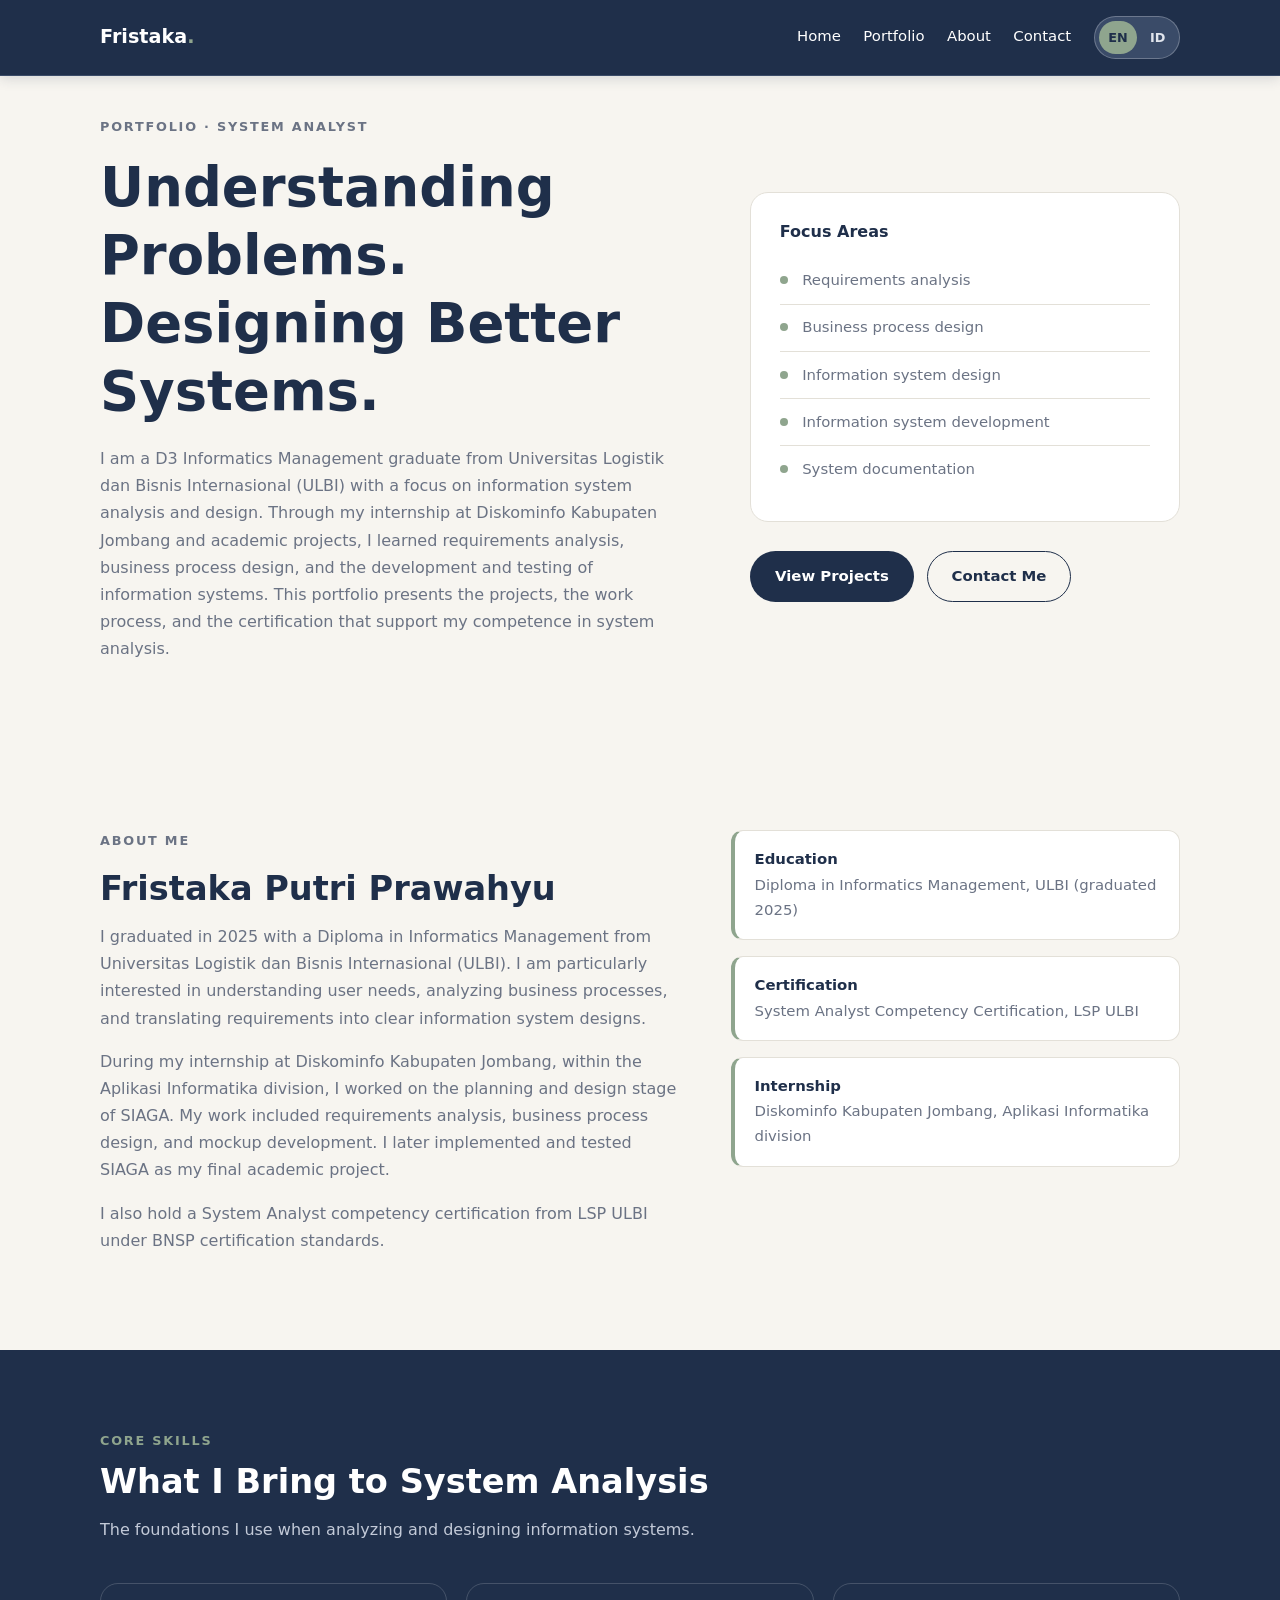
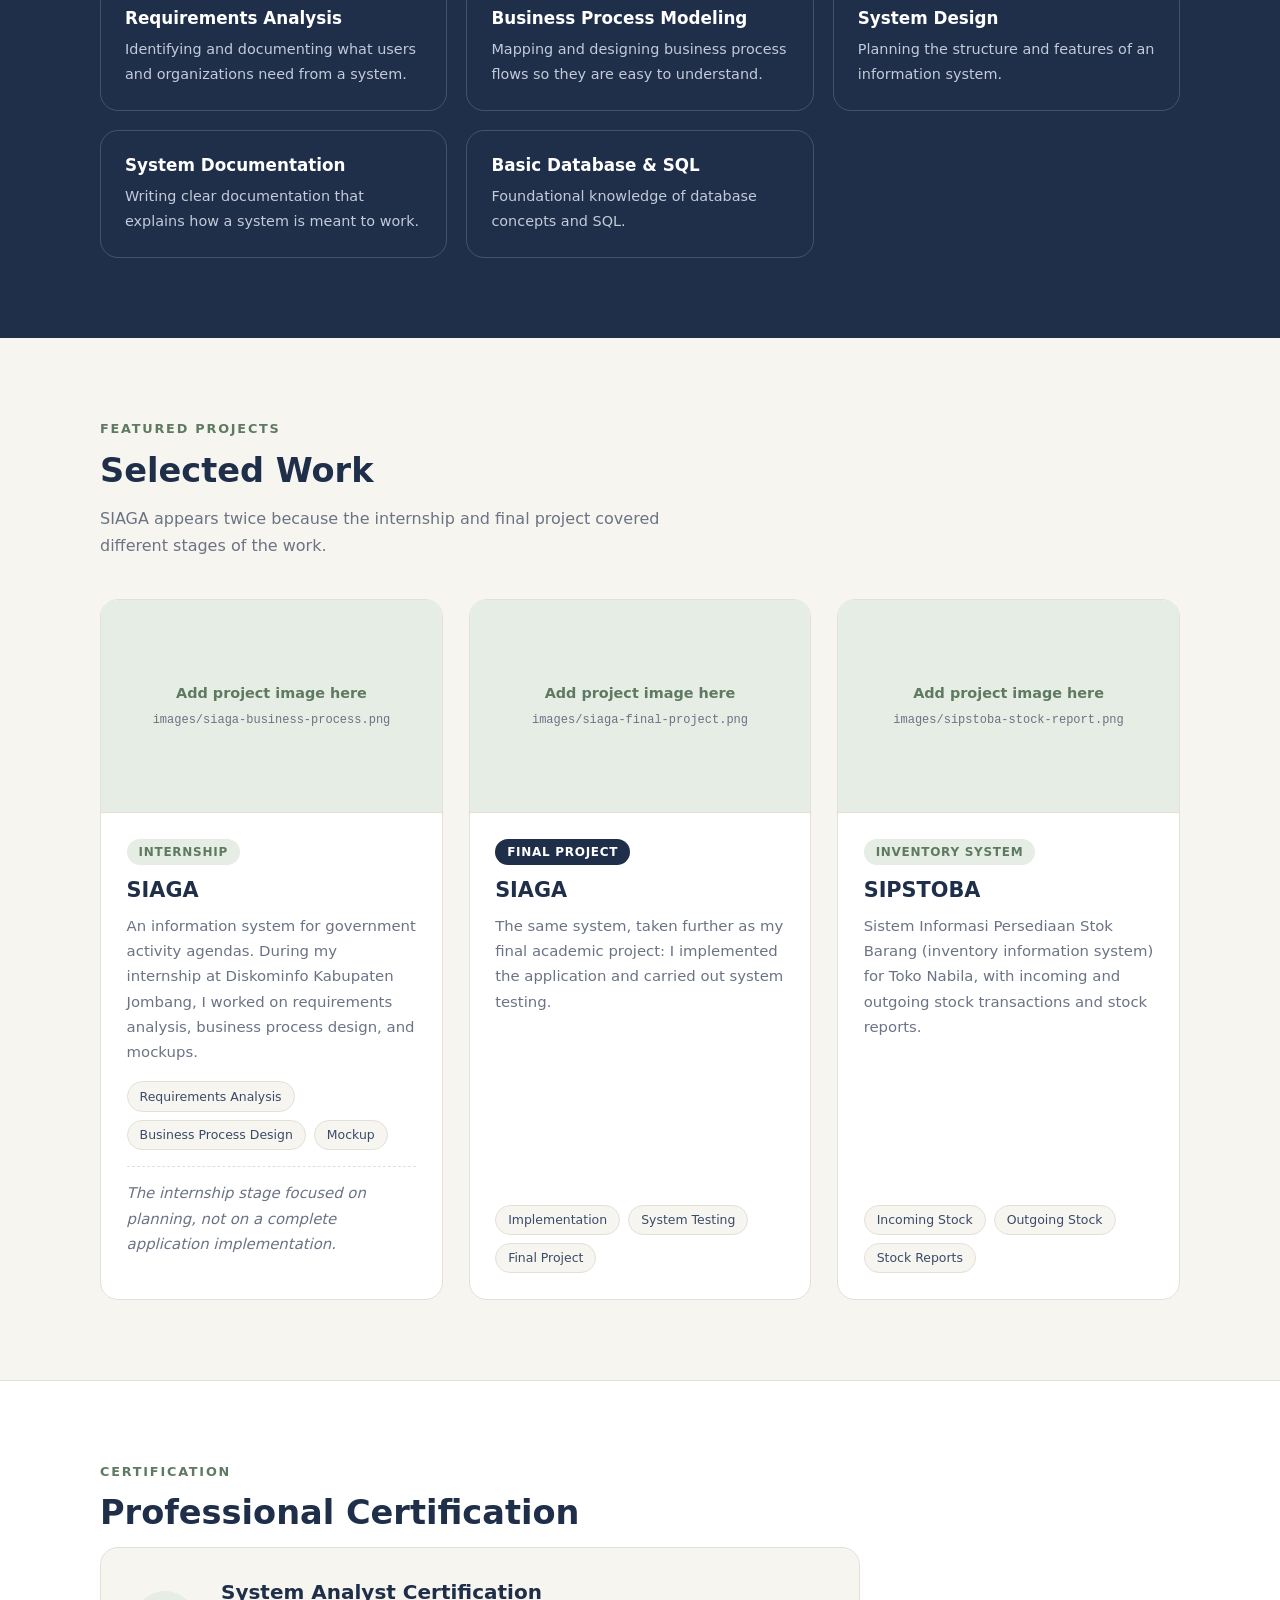
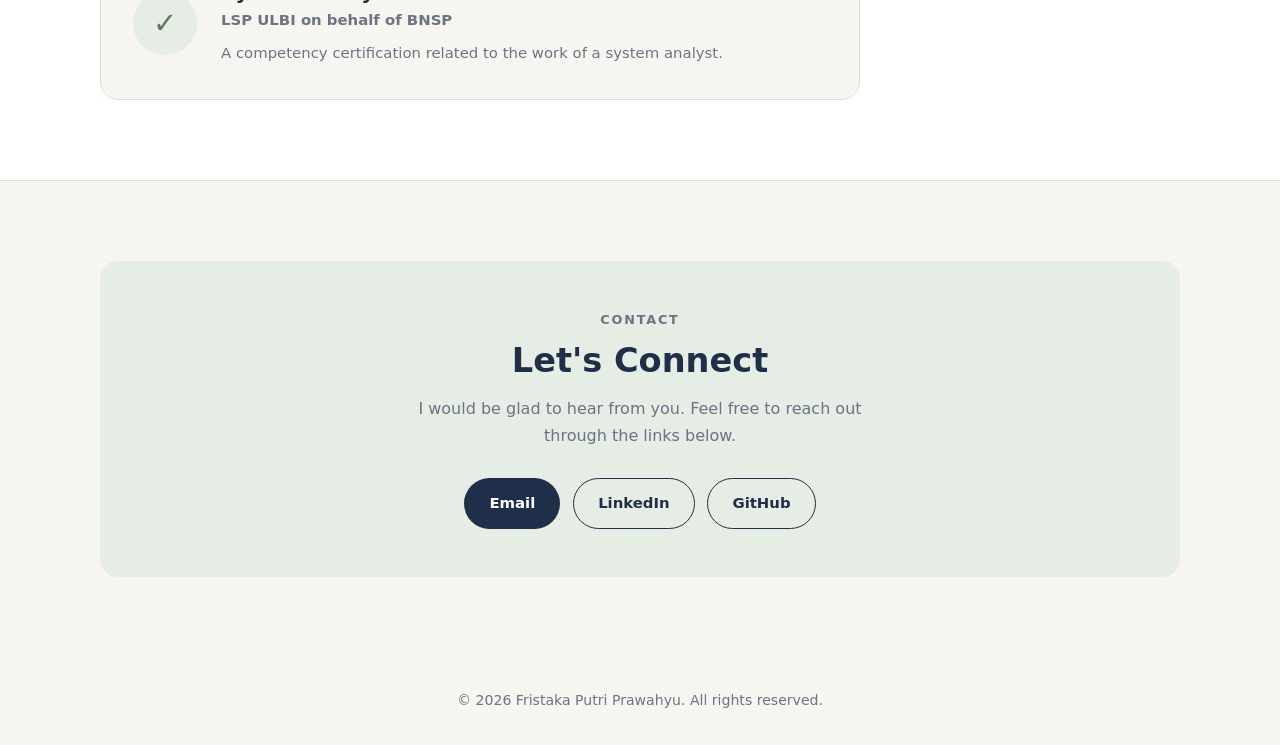
==== system-analyst/index.html @ 58a220fa "Update index.html" ====
<!DOCTYPE html>
<html lang="en">
<head>
  <meta charset="UTF-8">
  <meta name="viewport" content="width=device-width, initial-scale=1.0">
  <title>System Analyst | Fristaka Putri Prawahyu</title>
  <meta name="description" content="System Analyst portfolio of Fristaka Putri Prawahyu: requirements analysis, business process design, system design, and documentation.">

  <link rel="stylesheet" href="../css/style.css">
</head>

<body>
  <a class="skip-link" href="#main"
     data-en="Skip to main content"
     data-id="Langsung ke konten utama">Skip to main content</a>

  <!-- ===================== HEADER ===================== -->
  <div id="header-placeholder"></div>

  <main id="main">

    <!-- ===================== HERO ===================== -->

<section class="hero" id="top">
  <div class="container hero-inner">

    <!-- Kolom kiri: Perkenalan -->
    <div class="reveal">
      <p class="section-label"
         data-en="Portfolio · System Analyst"
         data-id="Portofolio · Analis Sistem">
        Portfolio · System Analyst
      </p>

      <h1 data-en="Understanding Problems. Designing Better Systems."
          data-id="Memahami Masalah. Merancang Sistem yang Lebih Baik.">
        Understanding Problems. Designing Better Systems.
      </h1>

      <p data-en="I am a D3 Informatics Management graduate from Universitas Logistik dan Bisnis Internasional (ULBI) with a focus on information system analysis and design. Through my internship at Diskominfo Kabupaten Jombang and academic projects, I learned requirements analysis, business process design, and the development and testing of information systems. This portfolio presents the projects, the work process, and the certification that support my competence in system analysis."
         data-id="Saya lulusan D3 Manajemen Informatika Universitas Logistik dan Bisnis Internasional (ULBI) dengan fokus pada analisis dan perancangan sistem informasi. Melalui pengalaman magang di Diskominfo Kabupaten Jombang dan proyek akademik, saya mempelajari analisis kebutuhan, perancangan proses bisnis, serta pengembangan dan pengujian sistem informasi. Portofolio ini menampilkan proyek, proses pengerjaan, dan sertifikasi yang mendukung kompetensi saya di bidang analisis sistem.">
        I am a D3 Informatics Management graduate from Universitas Logistik dan Bisnis Internasional (ULBI) with a focus on information system analysis and design. Through my internship at Diskominfo Kabupaten Jombang and academic projects, I learned requirements analysis, business process design, and the development and testing of information systems. This portfolio presents the projects, the work process, and the certification that support my competence in system analysis.
      </p>
    </div>

    <!-- Kolom kanan: Bidang Fokus dan tombol -->
    <div class="hero-right">

      <aside class="focus-card reveal" aria-labelledby="focusTitle">
        <h2 id="focusTitle"
            data-en="Focus Areas"
            data-id="Bidang Fokus">
          Focus Areas
        </h2>

        <ul>
          <li data-en="Requirements analysis"
              data-id="Analisis kebutuhan">
            Requirements analysis
          </li>
          <li data-en="Business process design"
              data-id="Perancangan proses bisnis">
            Business process design
          </li>
          <li data-en="Information system design"
              data-id="Perancangan sistem informasi">
            Information system design
          </li>
          <li data-en="Information system development"
              data-id="Pengembangan sistem informasi">
            Information system development
          </li>
          <li data-en="System documentation"
              data-id="Dokumentasi">
            Documentation
          </li>
        </ul>
      </aside>

      <div class="hero-buttons">
        <a class="btn btn-primary" href="#projects"
           data-en="View Projects"
           data-id="Lihat Proyek">
          View Projects
        </a>
        <a class="btn btn-outline" href="#contact"
           data-en="Contact Me"
           data-id="Hubungi Saya">
          Contact Me
        </a>
      </div>

    </div>
  </div>
</section>


    <!-- ===================== ABOUT ===================== -->

<section id="about">
  <div class="container about-grid">

    <div class="about-text reveal">
      <p class="section-label"
         data-en="About Me"
         data-id="Tentang Saya">About Me</p>

      <h2>Fristaka Putri Prawahyu</h2>

      <p
        data-en="I graduated in 2025 with a Diploma in Informatics Management from Universitas Logistik dan Bisnis Internasional (ULBI). I am particularly interested in understanding user needs, analyzing business processes, and translating requirements into clear information system designs."
        data-id="Saya lulus pada tahun 2025 dari program D3 Manajemen Informatika Universitas Logistik dan Bisnis Internasional (ULBI). Saya memiliki ketertarikan pada analisis kebutuhan pengguna, analisis proses bisnis, dan penerjemahan kebutuhan menjadi rancangan sistem informasi yang jelas.">
        I graduated in 2025 with a Diploma in Informatics Management from Universitas Logistik dan Bisnis Internasional (ULBI). I am particularly interested in understanding user needs, analyzing business processes, and translating requirements into clear information system designs.
      </p>

      <p
        data-en="During my internship at Diskominfo Kabupaten Jombang, within the Aplikasi Informatika division, I worked on the planning and design stage of SIAGA. My work included requirements analysis, business process design, and mockup development. I later implemented and tested SIAGA as my final academic project."
        data-id="Saat magang di Diskominfo Kabupaten Jombang, bidang Aplikasi Informatika, saya mengerjakan tahap perencanaan dan perancangan SIAGA. Pekerjaan saya mencakup analisis kebutuhan, perancangan proses bisnis, dan pembuatan mockup. Selanjutnya, saya mengimplementasikan dan menguji SIAGA sebagai proyek tugas akhir.">
        During my internship at Diskominfo Kabupaten Jombang, within the Aplikasi Informatika division, I worked on the planning and design stage of SIAGA. My work included requirements analysis, business process design, and mockup development. I later implemented and tested SIAGA as my final academic project.
      </p>

      <p
        data-en="I also hold a System Analyst competency certification from LSP ULBI under BNSP certification standards."
        data-id="Saya juga memiliki sertifikasi kompetensi Analis Sistem dari LSP ULBI dengan standar sertifikasi BNSP.">
        I also hold a System Analyst competency certification from LSP ULBI under BNSP certification standards.
      </p>
    </div>

    <ul class="fact-list reveal"
        aria-label="Education, certification and internship">

      <li>
        <strong
          data-en="Education"
          data-id="Pendidikan">Education</strong>
        <span
          data-en="Diploma in Informatics Management, ULBI (graduated 2025)"
          data-id="D3 Manajemen Informatika, ULBI (lulus 2025)">
          Diploma in Informatics Management, ULBI (graduated 2025)
        </span>
      </li>

      <li>
        <strong
          data-en="Certification"
          data-id="Sertifikasi">Certification</strong>
        <span
          data-en="System Analyst Competency Certification, LSP ULBI"
          data-id="Sertifikasi Kompetensi Analis Sistem, LSP ULBI">
          System Analyst Competency Certification, LSP ULBI
        </span>
      </li>

      <li>
        <strong
          data-en="Internship"
          data-id="Pengalaman Magang">Internship</strong>
        <span
          data-en="Diskominfo Kabupaten Jombang, Aplikasi Informatika division"
          data-id="Diskominfo Kabupaten Jombang, bidang Aplikasi Informatika">
          Diskominfo Kabupaten Jombang, Aplikasi Informatika division
        </span>
      </li>

    </ul>
  </div>
</section>

    <!-- ===================== CORE SKILLS ===================== -->
    <section class="skills" id="skills">
      <div class="container">
        <div class="reveal">
          <p class="section-label" data-en="Core Skills" data-id="Keterampilan Utama">Core Skills</p>
          <h2 data-en="What I Bring to System Analysis"
              data-id="Bekal Saya dalam Analisis Sistem">What I Bring to System Analysis</h2>
          <p class="section-intro"
             data-en="The foundations I use when analyzing and designing information systems."
             data-id="Dasar-dasar yang saya gunakan saat menganalisis dan merancang sistem informasi.">The foundations I use when analyzing and designing information systems.</p>
        </div>

        <div class="skill-grid">
          <div class="skill-box reveal">
            <h3 data-en="Requirements Analysis" data-id="Analisis Kebutuhan">Requirements Analysis</h3>
            <p data-en="Identifying and documenting what users and organizations need from a system."
               data-id="Mengidentifikasi dan mendokumentasikan apa yang dibutuhkan pengguna dan organisasi dari sebuah sistem.">Identifying and documenting what users and organizations need from a system.</p>
          </div>
          <div class="skill-box reveal">
            <h3 data-en="Business Process Modeling" data-id="Pemodelan Proses Bisnis">Business Process Modeling</h3>
            <p data-en="Mapping and designing business process flows so they are easy to understand."
               data-id="Memetakan dan merancang alur proses bisnis agar mudah dipahami.">Mapping and designing business process flows so they are easy to understand.</p>
          </div>
          <div class="skill-box reveal">
            <h3 data-en="System Design" data-id="Perancangan Sistem">System Design</h3>
            <p data-en="Planning the structure and features of an information system."
               data-id="Merencanakan struktur dan fitur sebuah sistem informasi.">Planning the structure and features of an information system.</p>
          </div>
          <div class="skill-box reveal">
            <h3 data-en="System Documentation" data-id="Dokumentasi Sistem">System Documentation</h3>
            <p data-en="Writing clear documentation that explains how a system is meant to work."
               data-id="Menulis dokumentasi yang jelas untuk menjelaskan cara kerja sebuah sistem.">Writing clear documentation that explains how a system is meant to work.</p>
          </div>
          <div class="skill-box reveal">
            <h3 data-en="Basic Database &amp; SQL" data-id="Dasar Basis Data &amp; SQL">Basic Database &amp; SQL</h3>
            <p data-en="Foundational knowledge of database concepts and SQL."
               data-id="Pengetahuan dasar tentang konsep basis data dan SQL.">Foundational knowledge of database concepts and SQL.</p>
          </div>
        </div>
      </div>
    </section>

    <!-- ===================== FEATURED PROJECTS ===================== -->
    <section id="projects">
      <div class="container">
        <div class="reveal">
          <p class="section-label" data-en="Featured Projects" data-id="Proyek Unggulan">Featured Projects</p>
          <h2 data-en="Selected Work" data-id="Karya Pilihan">Selected Work</h2>
          <p class="section-intro"
             data-en="SIAGA appears twice because the internship and final project covered different stages of the work."
             data-id="SIAGA tampil dua kali karena magang dan tugas akhir mencakup tahap pekerjaan yang berbeda.">
            SIAGA appears twice because the internship and final project covered different stages of the work.
          </p>
        </div>

        <div class="project-grid">

          <!-- PROJECT 1: SIAGA (INTERNSHIP) -->
          <a href="siaga-magang/index.html"
             class="project-card reveal"
             aria-label="View SIAGA internship project details">

            <div class="project-media">
              <div class="project-placeholder">
                <span data-en="Add project image here" data-id="Tambahkan gambar proyek di sini">Add project image here</span>
                <code>images/siaga-business-process.png</code>
              </div>
              <img src="images/siaga-business-process.png"
                   alt="SIAGA internship: business process design">
            </div>

            <div class="project-body">
              <span class="project-badge" data-en="Internship" data-id="Magang">Internship</span>
              <h3>SIAGA</h3>
              <p data-en="An information system for government activity agendas. During my internship at Diskominfo Kabupaten Jombang, I worked on requirements analysis, business process design, and mockups."
                 data-id="Sistem informasi untuk agenda kegiatan dinas. Saat magang di Diskominfo Kabupaten Jombang, saya mengerjakan analisis kebutuhan, perancangan proses bisnis, dan mockup.">
                An information system for government activity agendas. During my internship at Diskominfo Kabupaten Jombang, I worked on requirements analysis, business process design, and mockups.
              </p>
              <ul class="tags">
                <li data-en="Requirements Analysis" data-id="Analisis Kebutuhan">Requirements Analysis</li>
                <li data-en="Business Process Design" data-id="Perancangan Proses Bisnis">Business Process Design</li>
                <li data-en="Mockup" data-id="Mockup">Mockup</li>
              </ul>
              <p class="project-note"
                 data-en="The internship stage focused on planning, not on a complete application implementation."
                 data-id="Tahap magang berfokus pada perencanaan, bukan implementasi aplikasi secara lengkap.">
                The internship stage focused on planning, not on a complete application implementation.
              </p>
            </div>
          </a>

          <!-- PROJECT 2: SIAGA (FINAL PROJECT) -->
          <a href="siaga-tugas-akhir/index.html"
             class="project-card reveal"
             aria-label="View SIAGA final project details">

            <div class="project-media">
              <div class="project-placeholder">
                <span data-en="Add project image here" data-id="Tambahkan gambar proyek di sini">Add project image here</span>
                <code>images/siaga-final-project.png</code>
              </div>
              <img src="images/siaga-final-project.png"
                   alt="SIAGA final project: application">
            </div>

            <div class="project-body">
              <span class="project-badge is-final" data-en="Final Project" data-id="Tugas Akhir">Final Project</span>
              <h3>SIAGA</h3>
              <p data-en="The same system, taken further as my final academic project: I implemented the application and carried out system testing."
                 data-id="Sistem yang sama, dikembangkan lebih jauh sebagai tugas akhir akademik saya: saya mengimplementasikan aplikasinya dan melakukan pengujian sistem.">
                The same system, taken further as my final academic project: I implemented the application and carried out system testing.
              </p>
              <ul class="tags">
                <li data-en="Implementation" data-id="Implementasi">Implementation</li>
                <li data-en="System Testing" data-id="Pengujian Sistem">System Testing</li>
                <li data-en="Final Project" data-id="Tugas Akhir">Final Project</li>
              </ul>
            </div>
          </a>

          <!-- PROJECT 3: SIPSTOBA -->
          <a href="sipstoba/index.html"
             class="project-card reveal"
             aria-label="View SIPSTOBA project details">

            <div class="project-media">
              <div class="project-placeholder">
                <span data-en="Add project image here" data-id="Tambahkan gambar proyek di sini">Add project image here</span>
                <code>images/sipstoba-stock-report.png</code>
              </div>
              <img src="images/sipstoba-stock-report.png"
                   alt="SIPSTOBA: inventory information system">
            </div>

            <div class="project-body">
              <span class="project-badge" data-en="Inventory System" data-id="Sistem Persediaan">Inventory System</span>
              <h3>SIPSTOBA</h3>
              <p data-en="Sistem Informasi Persediaan Stok Barang (inventory information system) for Toko Nabila, with incoming and outgoing stock transactions and stock reports."
                 data-id="Sistem Informasi Persediaan Stok Barang untuk Toko Nabila, dengan transaksi barang masuk dan barang keluar serta laporan stok.">
                Sistem Informasi Persediaan Stok Barang (inventory information system) for Toko Nabila, with incoming and outgoing stock transactions and stock reports.
              </p>
              <ul class="tags">
                <li data-en="Incoming Stock" data-id="Barang Masuk">Incoming Stock</li>
                <li data-en="Outgoing Stock" data-id="Barang Keluar">Outgoing Stock</li>
                <li data-en="Stock Reports" data-id="Laporan Stok">Stock Reports</li>
              </ul>
            </div>
          </a>

        </div>
      </div>
    </section>

    <!-- ===================== CERTIFICATION ===================== -->
    <section class="certification" id="certification">
      <div class="container">
        <div class="reveal">
          <p class="section-label" data-en="Certification" data-id="Sertifikasi">Certification</p>
          <h2 data-en="Professional Certification" data-id="Sertifikasi Profesional">Professional Certification</h2>
        </div>

        <div class="cert-card reveal">
          <div class="cert-icon" aria-hidden="true">&#10003;</div>
          <div>
            <h3 data-en="System Analyst Certification" data-id="Sertifikasi Analis Sistem">System Analyst Certification</h3>
            <p class="cert-issuer" data-en="LSP ULBI on behalf of BNSP" data-id="LSP ULBI atas nama BNSP">LSP ULBI on behalf of BNSP</p>
            <p data-en="A competency certification related to the work of a system analyst."
               data-id="Sertifikasi kompetensi yang berkaitan dengan pekerjaan seorang analis sistem.">A competency certification related to the work of a system analyst.</p>
          </div>
        </div>
      </div>
    </section>

    <!-- ===================== CONTACT ===================== -->
    <section id="contact">
      <div class="container">
        <div class="contact-box reveal">
          <p class="section-label" data-en="Contact" data-id="Kontak">Contact</p>
          <h2 data-en="Let's Connect" data-id="Mari Terhubung">Let's Connect</h2>
          <p data-en="I would be glad to hear from you. Feel free to reach out through the links below."
             data-id="Saya senang bisa mendengar kabar dari Anda. Silakan hubungi saya melalui tautan berikut.">I would be glad to hear from you. Feel free to reach out through the links below.</p>
          <div class="contact-links">
            <!-- EDIT EMAIL: replace your-email@example.com with your real email -->
            <a class="btn btn-primary" href="mailto:your-email@example.com"
               data-en="Email" data-id="Kirim Email">Email</a>
            <!-- EDIT LINKEDIN: replace the address with your real LinkedIn profile URL -->
            <a class="btn btn-outline" href="https://www.linkedin.com/in/your-linkedin-profile" target="_blank" rel="noopener noreferrer">LinkedIn</a>
            <a class="btn btn-outline" href="https://github.com/fristaka001" target="_blank" rel="noopener noreferrer">GitHub</a>
          </div>
        </div>
      </div>
    </section>

  </main>

  <!-- ===================== FOOTER ===================== -->
  <div id="footer-placeholder"></div>

  <script src="../js/script.js" defer></script>
</body>
</html>
---- css/style.css ----
/* =========================================================
   1. VARIABLES & GLOBAL STYLES
   ========================================================= */

:root {
  --navy: #1f2f4a;
  --navy-soft: #3a4b68;
  --sage: #8fa58e;
  --sage-dark: #5f7a62;
  --sage-light: #e6ede4;
  --offwhite: #f7f5f0;
  --white: #ffffff;
  --text: #2b3445;
  --muted: #6b7384;
  --border: #e3e0d8;
  --radius: 18px;

  /* Perkiraan tinggi header desktop */
  --header-height: 76px;
}

* {
  box-sizing: border-box;
  margin: 0;
  padding: 0;
}

html {
  scroll-behavior: smooth;
  scroll-padding-top: calc(var(--header-height) + 20px);
}

body {
  font-family: "Segoe UI", system-ui, -apple-system, Roboto, Helvetica, Arial, sans-serif;
  background: var(--offwhite);
  color: var(--text);
  line-height: 1.7;
}

a {
  color: inherit;
  text-decoration: none;
}

button {
  font: inherit;
}

a:focus-visible,
button:focus-visible {
  outline: 3px solid var(--sage-dark);
  outline-offset: 3px;
}

.container {
  width: min(1080px, calc(100% - 2.5rem));
  margin-inline: auto;
}

section {
  padding: 5rem 0;
}

h1,
h2,
h3 {
  color: var(--navy);
  line-height: 1.25;
}

h2 {
  font-size: clamp(1.6rem, 3vw, 2.1rem);
  margin-bottom: 0.8rem;
}

.section-label {
  font-size: 0.8rem;
  letter-spacing: 0.14em;
  text-transform: uppercase;
  color: var(--sage-dark);
  font-weight: 700;
  margin-bottom: 0.6rem;
}

.section-intro {
  color: var(--muted);
  max-width: 600px;
  margin-bottom: 2.5rem;
}

.skip-link {
  position: fixed;
  top: 0;
  left: -9999px;
  z-index: 2000;
  background: var(--navy);
  color: var(--white);
  padding: 0.7rem 1rem;
}

.skip-link:focus {
  left: 1rem;
}

/* =========================================================
   2. HEADER & NAVIGATION
   Header tetap di atas saat halaman di-scroll
   ========================================================= */

.site-header {
  position: fixed;
  top: 0;
  left: 0;
  width: 100%;
  z-index: 1000;
  background: var(--navy);
  border-bottom: 1px solid var(--navy-soft);
  box-shadow: 0 3px 12px rgba(31, 47, 74, 0.15);
}

/*
  Placeholder menyediakan ruang untuk header fixed.
  JS perlu memasukkan header ke dalam #header-placeholder.
*/
#header-placeholder {
  height: var(--header-height);
}

.nav {
  display: flex;
  align-items: center;
  justify-content: space-between;
  gap: 1.2rem;
  padding: 1rem 0;
}

.logo {
  flex-shrink: 0;
  font-weight: 800;
  font-size: 1.2rem;
  color: var(--white);
}

.logo span {
  color: var(--sage);
}

.nav-right {
  display: flex;
  align-items: center;
  gap: 1.4rem;
}

.nav-links {
  display: flex;
  align-items: center;
  gap: 1.4rem;
  list-style: none;
  font-size: 0.93rem;
}

.nav-links a {
  display: inline-block;
  color: var(--white);
  border-bottom: 2px solid transparent;
  padding: 0.3rem 0;
  transition: border-color 0.2s, color 0.2s;
}

.nav-links a:hover {
  color: var(--sage);
  border-color: var(--sage);
}

.language-switch {
  display: flex;
  align-items: center;
  gap: 0.2rem;
  padding: 0.25rem;
  border: 1px solid rgba(255, 255, 255, 0.25);
  border-radius: 999px;
  background: var(--navy-soft);
  flex-shrink: 0;
}

.lang-btn {
  border: 0;
  background: transparent;
  color: #e1e5ed;
  border-radius: 999px;
  padding: 0.35rem 0.6rem;
  cursor: pointer;
  font-size: 0.8rem;
  font-weight: 700;
}

.lang-btn[aria-pressed="true"] {
  background: var(--sage);
  color: var(--navy);
}

/* =========================================================
   3. HERO
   Digunakan pada homepage dan halaman System Analyst
   ========================================================= */

.hero {
  padding: 2.5rem 0 4.5rem;
}

.hero-inner {
  display: grid;
  grid-template-columns: 1.4fr 1fr;
  gap: 3rem;
  align-items: center;
}

.hero h1 {
  font-size: clamp(2.1rem, 5vw, 3.4rem);
  margin-bottom: 1.2rem;
}

.hero h1 span {
  color: var(--sage-dark);
}

.hero p {
  color: var(--muted);
  max-width: 570px;
  margin-bottom: 1rem;
}

.hero-buttons {
  display: flex;
  flex-wrap: wrap;
  gap: 0.8rem;
  margin-top: 1.8rem;
}

/* Hero card homepage */

.hero-card {
  background: var(--white);
  border: 1px solid var(--border);
  border-radius: var(--radius);
  padding: 1.8rem;
  box-shadow: 0 10px 30px rgba(31, 47, 74, 0.04);
}

.hero-card h2 {
  font-size: 1.1rem;
  margin-bottom: 1rem;
}

.hero-card ul {
  list-style: none;
}

.hero-card li {
  padding: 0.8rem 0;
  border-top: 1px solid var(--border);
  color: var(--muted);
  font-size: 0.92rem;
}

.hero-card li:first-child {
  border-top: 0;
  padding-top: 0;
}

.hero-card strong {
  display: block;
  color: var(--navy);
  font-weight: 700;
  margin-bottom: 0.15rem;
}

/* Focus card System Analyst */

.focus-card {
  background: var(--white);
  border: 1px solid var(--border);
  border-radius: var(--radius);
  padding: 1.8rem;
}

.focus-card h2 {
  font-size: 1rem;
  margin-bottom: 1rem;
}

.focus-card ul {
  list-style: none;
}

.focus-card li {
  position: relative;
  padding: 0.65rem 0 0.65rem 1.4rem;
  border-top: 1px solid var(--border);
  font-size: 0.93rem;
  color: var(--muted);
}

.focus-card li:first-child {
  border-top: none;
}

.focus-card li::before {
  content: "";
  position: absolute;
  left: 0;
  top: 1.15rem;
  width: 8px;
  height: 8px;
  border-radius: 50%;
  background: var(--sage);
}

/* =========================================================
   4. BUTTONS
   ========================================================= */

.btn {
  display: inline-flex;
  align-items: center;
  justify-content: center;
  padding: 0.75rem 1.5rem;
  border-radius: 999px;
  font-size: 0.93rem;
  font-weight: 700;
  border: 1.5px solid transparent;
  cursor: pointer;
  transition: transform 0.2s, background 0.2s, color 0.2s;
}

.btn:hover {
  transform: translateY(-2px);
}

.btn-primary {
  background: var(--navy);
  color: var(--white);
}

.btn-primary:hover {
  background: var(--navy-soft);
}

.btn-outline {
  border-color: var(--navy);
  color: var(--navy);
}

.btn-outline:hover {
  background: var(--navy);
  color: var(--white);
}

/* =========================================================
   5. PORTFOLIO CATEGORY CARDS
   ========================================================= */

.cards {
  display: grid;
  grid-template-columns: repeat(3, minmax(0, 1fr));
  gap: 1.3rem;
}

.card {
  display: block;
  background: var(--white);
  border: 1px solid var(--border);
  border-radius: var(--radius);
  padding: 1.7rem;
  transition: transform 0.25s, box-shadow 0.25s, border-color 0.25s;
}

.card:hover {
  transform: translateY(-5px);
  box-shadow: 0 14px 30px rgba(31, 47, 74, 0.09);
  border-color: var(--sage);
}

.card-number {
  display: inline-block;
  color: var(--sage-dark);
  background: var(--sage-light);
  font-size: 0.8rem;
  font-weight: 800;
  padding: 0.2rem 0.7rem;
  border-radius: 999px;
  margin-bottom: 1rem;
}

.card h3 {
  font-size: 1.1rem;
  margin-bottom: 0.6rem;
}

.card p {
  color: var(--muted);
  font-size: 0.92rem;
  margin-bottom: 1rem;
}

.card-link {
  color: var(--sage-dark);
  font-size: 0.9rem;
  font-weight: 700;
}

/* =========================================================
   6. HOMEPAGE FEATURED PROJECTS
   ========================================================= */

.featured {
  background: var(--white);
  border-block: 1px solid var(--border);
}

.projects {
  display: grid;
  grid-template-columns: repeat(2, minmax(0, 1fr));
  gap: 1.5rem;
}

.project {
  background: var(--offwhite);
  border: 1px solid var(--border);
  border-radius: var(--radius);
  padding: 2rem;
}

.project h3 {
  font-size: 1.5rem;
  margin-bottom: 0.3rem;
}

.project .subtitle {
  color: var(--sage-dark);
  font-weight: 700;
  font-size: 0.9rem;
  margin-bottom: 1rem;
}

.project p {
  color: var(--muted);
  font-size: 0.94rem;
  margin-bottom: 1rem;
}

/* =========================================================
   7. TAGS
   Dipakai pada kartu proyek homepage dan System Analyst
   ========================================================= */

.tags {
  display: flex;
  flex-wrap: wrap;
  gap: 0.5rem;
  list-style: none;
}

.tags li {
  font-size: 0.78rem;
  padding: 0.25rem 0.75rem;
  border-radius: 999px;
  background: var(--sage-light);
  color: var(--navy-soft);
}

.project .note {
  font-size: 0.85rem;
  margin-top: 1.2rem;
  margin-bottom: 0;
  font-style: italic;
}

/* =========================================================
   8. ABOUT & TIMELINE
   ========================================================= */

.about-grid {
  display: grid;
  grid-template-columns: 1.3fr 1fr;
  gap: 3rem;
}

.about-grid p,
.about-text p {
  color: var(--muted);
  margin-bottom: 1rem;
}

.timeline {
  list-style: none;
}

.timeline li {
  background: var(--white);
  border: 1px solid var(--border);
  border-left: 4px solid var(--sage);
  border-radius: 12px;
  padding: 1rem 1.2rem;
  margin-bottom: 1rem;
  font-size: 0.93rem;
  color: var(--muted);
}

.timeline strong {
  display: block;
  color: var(--navy);
  margin-bottom: 0.2rem;
}

.fact-list {
  list-style: none;
}

.fact-list li {
  background: var(--white);
  border: 1px solid var(--border);
  border-left: 4px solid var(--sage);
  border-radius: 12px;
  padding: 1rem 1.2rem;
  margin-bottom: 1rem;
  font-size: 0.93rem;
  color: var(--muted);
}

.fact-list strong {
  display: block;
  color: var(--navy);
}

/* =========================================================
   9. SKILLS
   ========================================================= */

.skills {
  background: var(--navy);
}

.skills .section-label {
  color: var(--sage);
}

.skills h2 {
  color: var(--white);
}

.skills .section-intro {
  color: #c3cad8;
}

.skill-grid {
  display: grid;
  grid-template-columns: repeat(3, minmax(0, 1fr));
  gap: 1.2rem;
}

.skill-box {
  border: 1px solid rgba(255, 255, 255, 0.17);
  border-radius: var(--radius);
  padding: 1.5rem;
  transition: border-color 0.25s, transform 0.25s;
}

.skill-box:hover {
  border-color: var(--sage);
  transform: translateY(-3px);
}

.skill-box h3 {
  color: var(--white);
  font-size: 1.05rem;
  margin-bottom: 0.5rem;
}

.skill-box p {
  color: #c3cad8;
  font-size: 0.9rem;
}

/* =========================================================
   10. SYSTEM ANALYST PROJECT CARDS
   ========================================================= */

.project-grid {
  display: grid;
  grid-template-columns: repeat(auto-fit, minmax(290px, 1fr));
  gap: 1.6rem;
}

.project-card {
  display: flex;
  flex-direction: column;
  background: var(--white);
  border: 1px solid var(--border);
  border-radius: var(--radius);
  overflow: hidden;
  transition: transform 0.25s, box-shadow 0.25s, border-color 0.25s;
}

a.project-card {
  color: inherit;
  text-decoration: none;
  cursor: pointer;
}

.project-card:hover {
  transform: translateY(-5px);
  box-shadow: 0 14px 30px rgba(31, 47, 74, 0.09);
  border-color: var(--sage);
}

a.project-card:focus-visible {
  outline: 3px solid var(--sage-dark);
  outline-offset: 4px;
}

.project-media {
  position: relative;
  aspect-ratio: 16 / 10;
  background: var(--sage-light);
  border-bottom: 1px solid var(--border);
}

.project-placeholder {
  position: absolute;
  inset: 0;
  display: flex;
  flex-direction: column;
  align-items: center;
  justify-content: center;
  gap: 0.3rem;
  text-align: center;
  padding: 1rem;
  color: var(--sage-dark);
  font-size: 0.9rem;
  font-weight: 600;
}

.project-placeholder code {
  font-size: 0.75rem;
  font-weight: 400;
  color: var(--muted);
  word-break: break-all;
}

.project-media img {
  position: absolute;
  inset: 0;
  width: 100%;
  height: 100%;
  object-fit: cover;
}

.project-body {
  padding: 1.6rem;
  display: flex;
  flex-direction: column;
  flex: 1;
}

.project-badge {
  align-self: flex-start;
  font-size: 0.75rem;
  font-weight: 700;
  letter-spacing: 0.06em;
  text-transform: uppercase;
  padding: 0.2rem 0.75rem;
  border-radius: 999px;
  margin-bottom: 0.8rem;
  background: var(--sage-light);
  color: var(--sage-dark);
}

.project-badge.is-final {
  background: var(--navy);
  color: var(--white);
}

.project-body h3 {
  font-size: 1.3rem;
  margin-bottom: 0.6rem;
}

.project-body p {
  color: var(--muted);
  font-size: 0.93rem;
  margin-bottom: 1rem;
}

.project-body .tags {
  margin-top: auto;
}

.project-body .tags li {
  font-size: 0.78rem;
  padding: 0.22rem 0.75rem;
  border-radius: 999px;
  background: var(--offwhite);
  border: 1px solid var(--border);
  color: var(--navy-soft);
}

.project-note {
  margin-top: 1rem;
  padding-top: 0.9rem;
  border-top: 1px dashed var(--border);
  font-size: 0.83rem;
  font-style: italic;
  color: var(--muted);
}

/* =========================================================
   11. CERTIFICATION
   ========================================================= */

.certification {
  background: var(--white);
  border-block: 1px solid var(--border);
}

.cert-card {
  display: flex;
  gap: 1.5rem;
  align-items: center;
  background: var(--offwhite);
  border: 1px solid var(--border);
  border-radius: var(--radius);
  padding: 2rem;
  max-width: 760px;
}

.cert-icon {
  flex-shrink: 0;
  width: 64px;
  height: 64px;
  border-radius: 50%;
  background: var(--sage-light);
  color: var(--sage-dark);
  display: flex;
  align-items: center;
  justify-content: center;
  font-size: 1.8rem;
}

.cert-card h3 {
  font-size: 1.25rem;
  margin-bottom: 0.2rem;
}

.cert-issuer {
  color: var(--sage-dark);
  font-weight: 600;
  font-size: 0.95rem;
  margin-bottom: 0.5rem;
}

.cert-card p {
  color: var(--muted);
  font-size: 0.93rem;
}

/* =========================================================
   12. CONTACT
   ========================================================= */

.contact-box {
  background: var(--sage-light);
  border-radius: var(--radius);
  padding: 3rem 2rem;
  text-align: center;
}

.contact-box p {
  color: var(--muted);
  max-width: 500px;
  margin: 0 auto 1.8rem;
}

.contact-box p.section-label {
  margin-bottom: 0.6rem;
}

.contact-links {
  display: flex;
  flex-wrap: wrap;
  gap: 0.8rem;
  justify-content: center;
}

/* =========================================================
   13. FOOTER
   ========================================================= */

.site-footer {
  padding: 2rem 0;
  text-align: center;
  font-size: 0.88rem;
  color: var(--muted);
}

/* =========================================================
   14. CONTENT VISIBILITY
   ========================================================= */

.js .reveal,
.js .reveal.is-visible {
  opacity: 1;
  transform: none;
}

/* =========================================================
   15. RESPONSIVE: TABLETS
   ========================================================= */

@media (max-width: 900px) {
  .hero-inner,
  .about-grid {
    grid-template-columns: 1fr;
  }

  .cards,
  .skill-grid {
    grid-template-columns: repeat(2, minmax(0, 1fr));
  }
}

/* =========================================================
   16. RESPONSIVE: PHONES
   ========================================================= */

@media (max-width: 650px) {
  :root {
    --header-height: 112px;
  }

  section {
    padding: 1.5rem 0;
  }

  .hero {
    padding: 3.5rem 0;
  }

  .nav {
    flex-wrap: wrap;
    gap: 0.4rem;
    padding: 0.55rem 0;
  }

  .nav-right {
    width: 100%;
    justify-content: space-between;
    gap: 0.6rem;
  }

  .nav-links {
    gap: 0.9rem;
    font-size: 0.85rem;
  }

  .cards,
  .skill-grid,
  .projects {
    grid-template-columns: 1fr;
  }

  .hero-card,
  .project {
    padding: 1.4rem;
  }

  .contact-box {
    padding: 2rem 1.2rem;
  }

  .project-grid {
    grid-template-columns: 1fr;
  }

  .cert-card {
    flex-direction: column;
    align-items: flex-start;
  }
}

/* =========================================================
   17. RESPONSIVE: EXTRA SMALL PHONES
   ========================================================= */

@media (max-width: 380px) {
  .container {
    width: calc(100% - 1.5rem);
  }

  .nav-links {
    gap: 0.6rem;
    font-size: 0.8rem;
  }

  .lang-btn {
    padding: 0.3rem 0.45rem;
  }
}

/* =========================================================
   18. ACCESSIBILITY
   ========================================================= */

@media (prefers-reduced-motion: reduce) {
  html {
    scroll-behavior: auto;
  }

  *,
  *::before,
  *::after {
    transition: none !important;
  }

  .js .reveal,
  .js .reveal.is-visible {
    opacity: 1;
    transform: none;
  }
}
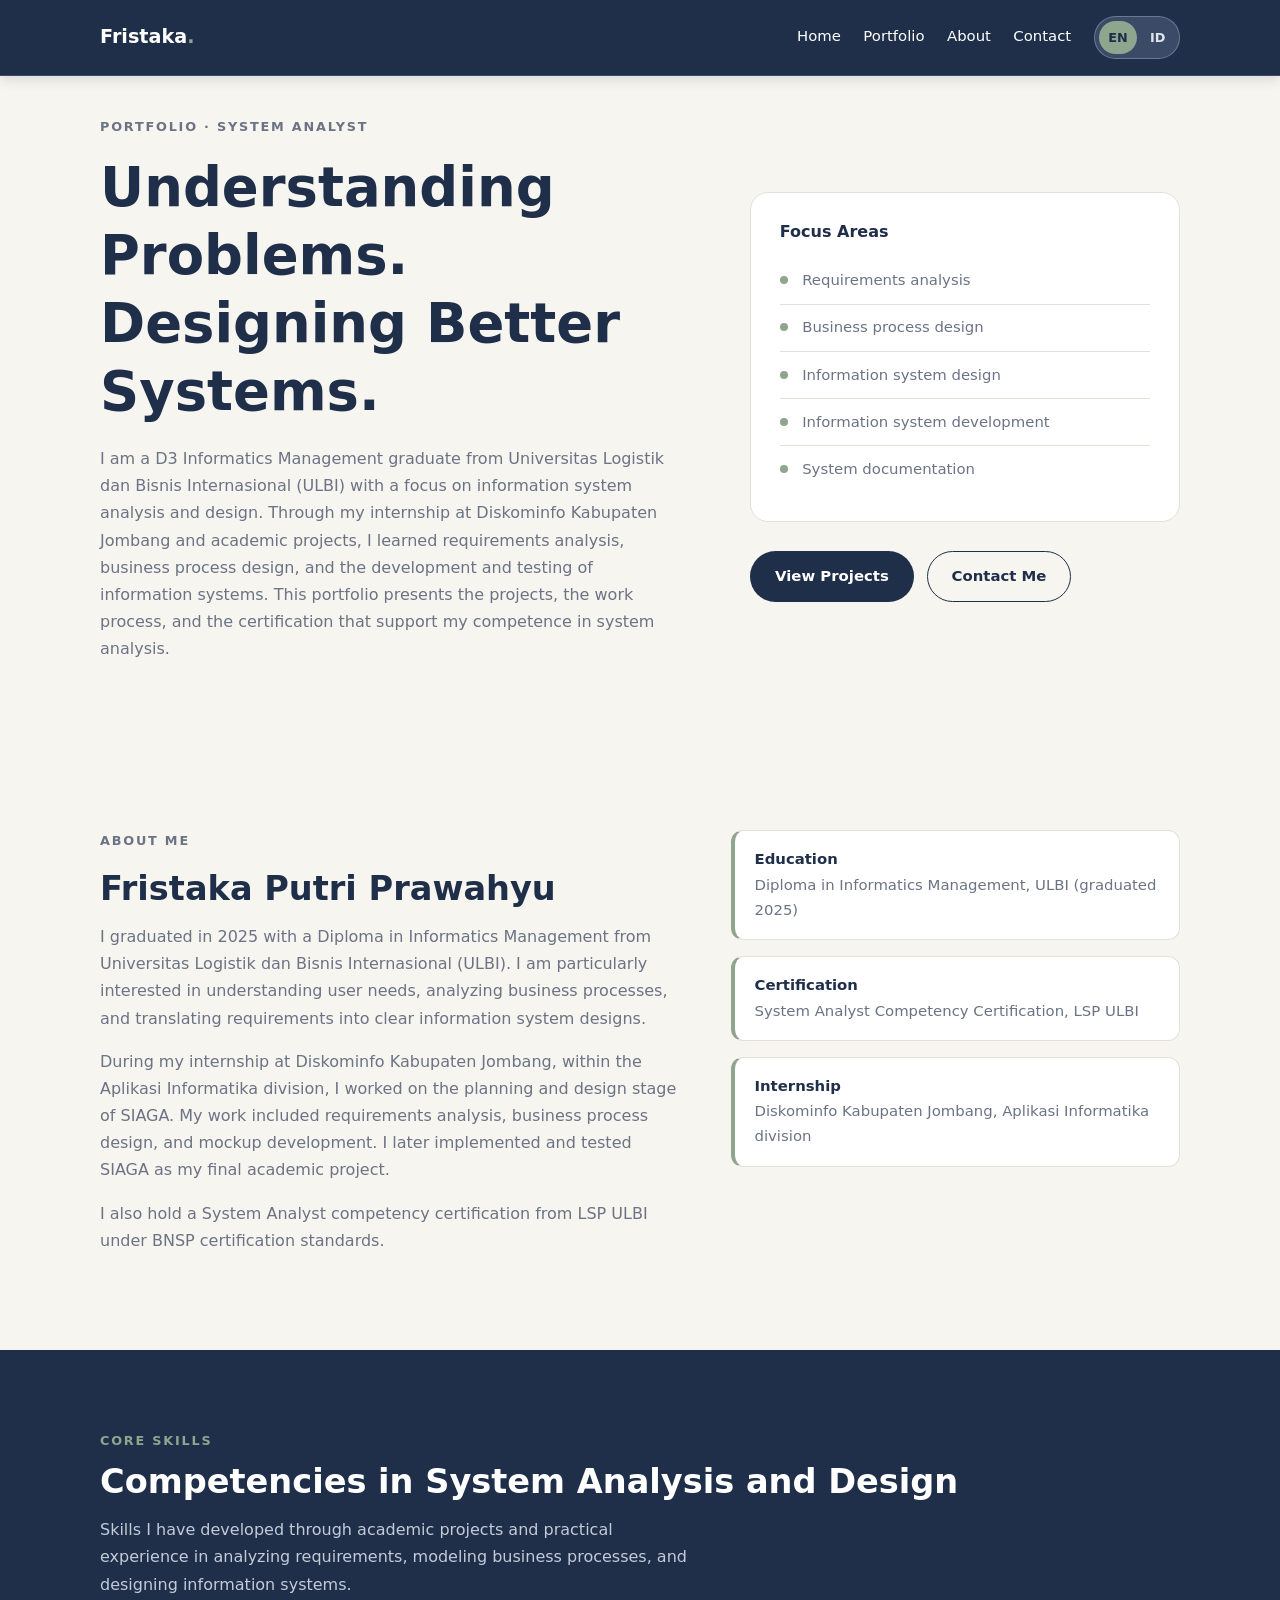
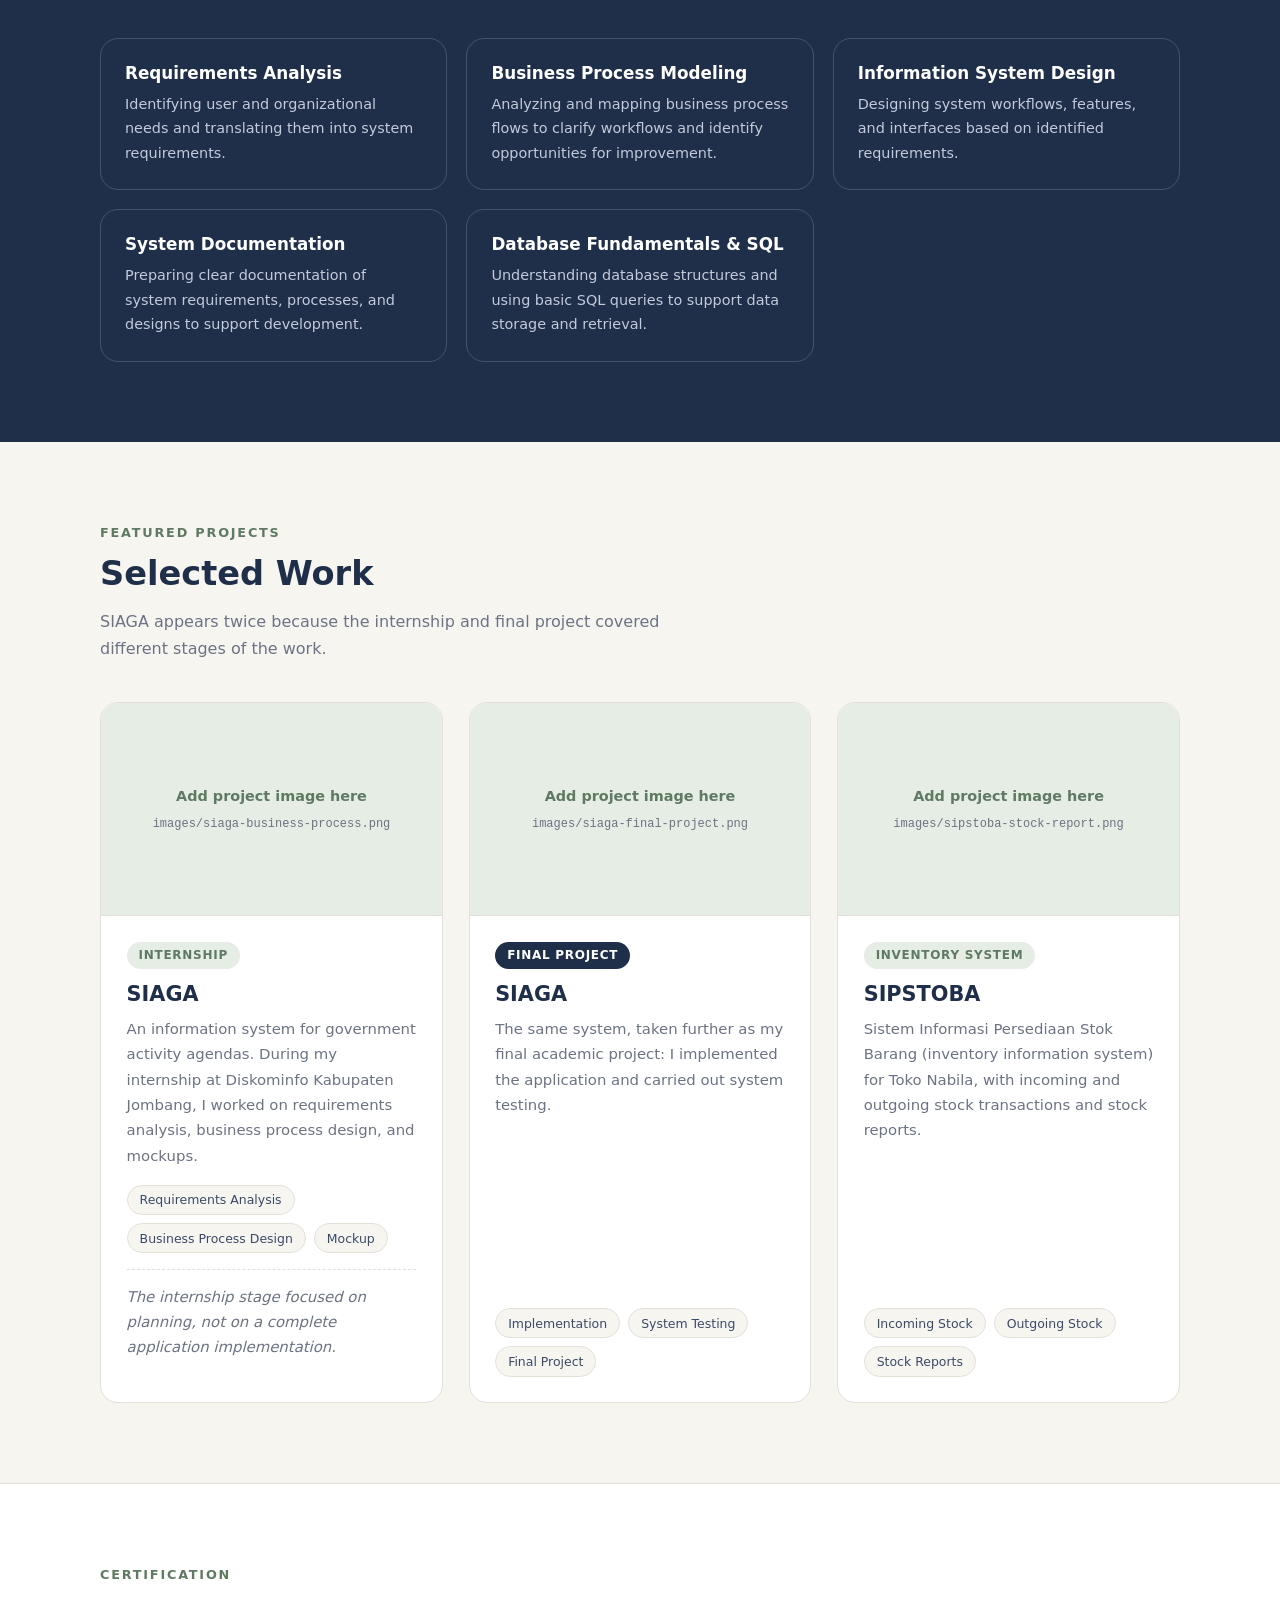
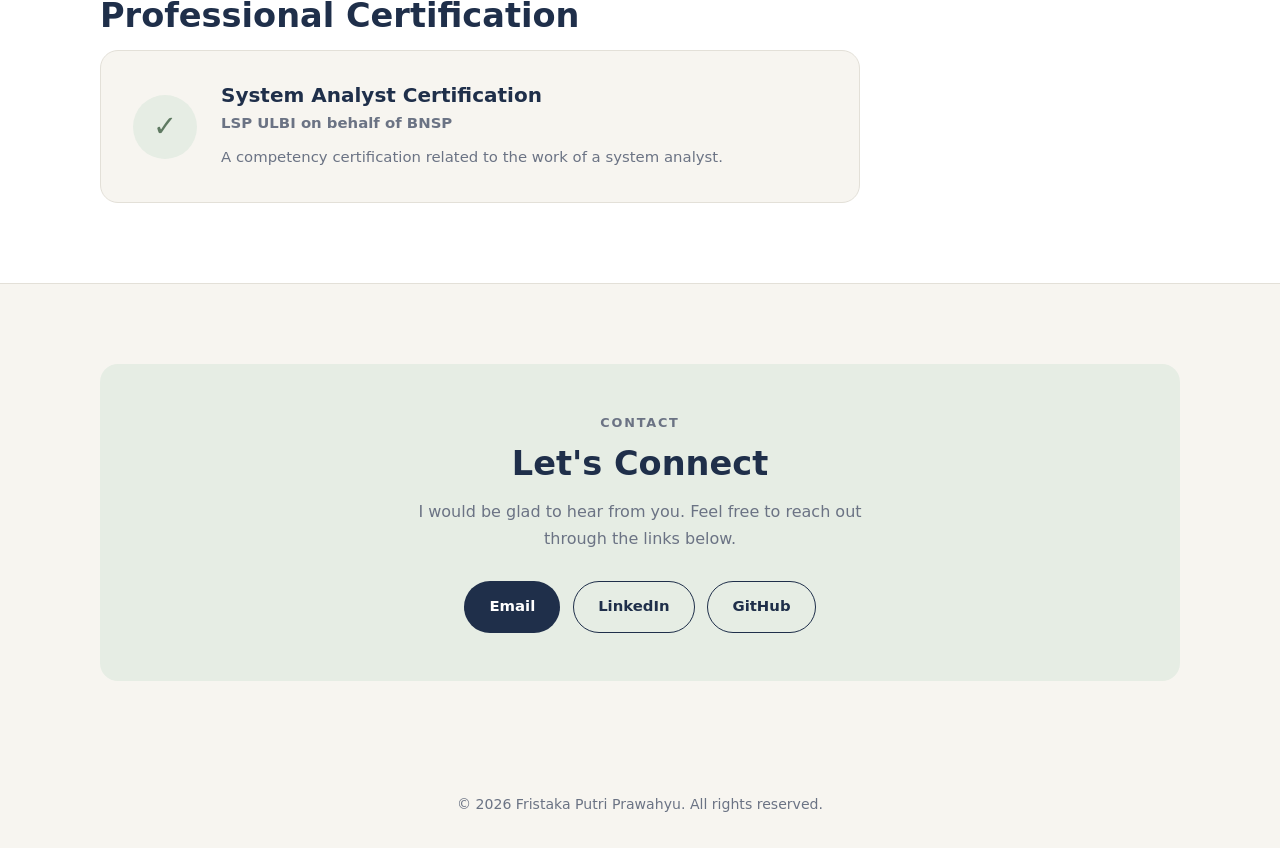
==== commit ca50c1a4: "Update index.html" ====
--- a/system-analyst/index.html
+++ b/system-analyst/index.html
@@ -167,46 +167,100 @@
 </section>
 
     <!-- ===================== CORE SKILLS ===================== -->
-    <section class="skills" id="skills">
-      <div class="container">
-        <div class="reveal">
-          <p class="section-label" data-en="Core Skills" data-id="Keterampilan Utama">Core Skills</p>
-          <h2 data-en="What I Bring to System Analysis"
-              data-id="Bekal Saya dalam Analisis Sistem">What I Bring to System Analysis</h2>
-          <p class="section-intro"
-             data-en="The foundations I use when analyzing and designing information systems."
-             data-id="Dasar-dasar yang saya gunakan saat menganalisis dan merancang sistem informasi.">The foundations I use when analyzing and designing information systems.</p>
-        </div>
-
-        <div class="skill-grid">
-          <div class="skill-box reveal">
-            <h3 data-en="Requirements Analysis" data-id="Analisis Kebutuhan">Requirements Analysis</h3>
-            <p data-en="Identifying and documenting what users and organizations need from a system."
-               data-id="Mengidentifikasi dan mendokumentasikan apa yang dibutuhkan pengguna dan organisasi dari sebuah sistem.">Identifying and documenting what users and organizations need from a system.</p>
-          </div>
-          <div class="skill-box reveal">
-            <h3 data-en="Business Process Modeling" data-id="Pemodelan Proses Bisnis">Business Process Modeling</h3>
-            <p data-en="Mapping and designing business process flows so they are easy to understand."
-               data-id="Memetakan dan merancang alur proses bisnis agar mudah dipahami.">Mapping and designing business process flows so they are easy to understand.</p>
-          </div>
-          <div class="skill-box reveal">
-            <h3 data-en="System Design" data-id="Perancangan Sistem">System Design</h3>
-            <p data-en="Planning the structure and features of an information system."
-               data-id="Merencanakan struktur dan fitur sebuah sistem informasi.">Planning the structure and features of an information system.</p>
-          </div>
-          <div class="skill-box reveal">
-            <h3 data-en="System Documentation" data-id="Dokumentasi Sistem">System Documentation</h3>
-            <p data-en="Writing clear documentation that explains how a system is meant to work."
-               data-id="Menulis dokumentasi yang jelas untuk menjelaskan cara kerja sebuah sistem.">Writing clear documentation that explains how a system is meant to work.</p>
-          </div>
-          <div class="skill-box reveal">
-            <h3 data-en="Basic Database &amp; SQL" data-id="Dasar Basis Data &amp; SQL">Basic Database &amp; SQL</h3>
-            <p data-en="Foundational knowledge of database concepts and SQL."
-               data-id="Pengetahuan dasar tentang konsep basis data dan SQL.">Foundational knowledge of database concepts and SQL.</p>
-          </div>
-        </div>
-      </div>
-    </section>
+
+<section class="skills" id="skills">
+  <div class="container">
+
+    <div class="reveal">
+      <p class="section-label"
+         data-en="Core Skills"
+         data-id="Keterampilan Utama">
+        Core Skills
+      </p>
+
+      <h2
+        data-en="Competencies in System Analysis and Design"
+        data-id="Kompetensi Analisis dan Perancangan Sistem">
+        Competencies in System Analysis and Design
+      </h2>
+
+      <p class="section-intro"
+         data-en="Skills I have developed through academic projects and practical experience in analyzing requirements, modeling business processes, and designing information systems."
+         data-id="Kemampuan yang saya kembangkan melalui proyek akademik dan pengalaman praktik dalam menganalisis kebutuhan, memodelkan proses bisnis, dan merancang sistem informasi.">
+        Skills I have developed through academic projects and practical experience in analyzing requirements, modeling business processes, and designing information systems.
+      </p>
+    </div>
+
+    <div class="skill-grid">
+
+      <div class="skill-box reveal">
+        <h3
+          data-en="Requirements Analysis"
+          data-id="Analisis Kebutuhan">
+          Requirements Analysis
+        </h3>
+        <p
+          data-en="Identifying user and organizational needs and translating them into system requirements."
+          data-id="Mengidentifikasi kebutuhan pengguna dan organisasi serta merumuskannya menjadi kebutuhan sistem.">
+          Identifying user and organizational needs and translating them into system requirements.
+        </p>
+      </div>
+
+      <div class="skill-box reveal">
+        <h3
+          data-en="Business Process Modeling"
+          data-id="Pemodelan Proses Bisnis">
+          Business Process Modeling
+        </h3>
+        <p
+          data-en="Analyzing and mapping business process flows to clarify workflows and identify opportunities for improvement."
+          data-id="Menganalisis dan memetakan alur proses bisnis untuk memperjelas alur kerja dan mengidentifikasi peluang perbaikan.">
+          Analyzing and mapping business process flows to clarify workflows and identify opportunities for improvement.
+        </p>
+      </div>
+
+      <div class="skill-box reveal">
+        <h3
+          data-en="Information System Design"
+          data-id="Perancangan Sistem Informasi">
+          Information System Design
+        </h3>
+        <p
+          data-en="Designing system workflows, features, and interfaces based on identified requirements."
+          data-id="Merancang alur sistem, fitur, dan antarmuka berdasarkan kebutuhan yang telah diidentifikasi.">
+          Designing system workflows, features, and interfaces based on identified requirements.
+        </p>
+      </div>
+
+      <div class="skill-box reveal">
+        <h3
+          data-en="System Documentation"
+          data-id="Dokumentasi Sistem">
+          System Documentation
+        </h3>
+        <p
+          data-en="Preparing clear documentation of system requirements, processes, and designs to support development."
+          data-id="Menyusun dokumentasi kebutuhan, proses, dan rancangan sistem untuk mendukung proses pengembangan.">
+          Preparing clear documentation of system requirements, processes, and designs to support development.
+        </p>
+      </div>
+
+      <div class="skill-box reveal">
+        <h3
+          data-en="Database Fundamentals &amp; SQL"
+          data-id="Dasar Basis Data &amp; SQL">
+          Database Fundamentals &amp; SQL
+        </h3>
+        <p
+          data-en="Understanding database structures and using basic SQL queries to support data storage and retrieval."
+          data-id="Memahami struktur basis data dan menggunakan kueri SQL dasar untuk mendukung penyimpanan serta pengambilan data.">
+          Understanding database structures and using basic SQL queries to support data storage and retrieval.
+        </p>
+      </div>
+
+    </div>
+  </div>
+</section>
 
     <!-- ===================== FEATURED PROJECTS ===================== -->
     <section id="projects">
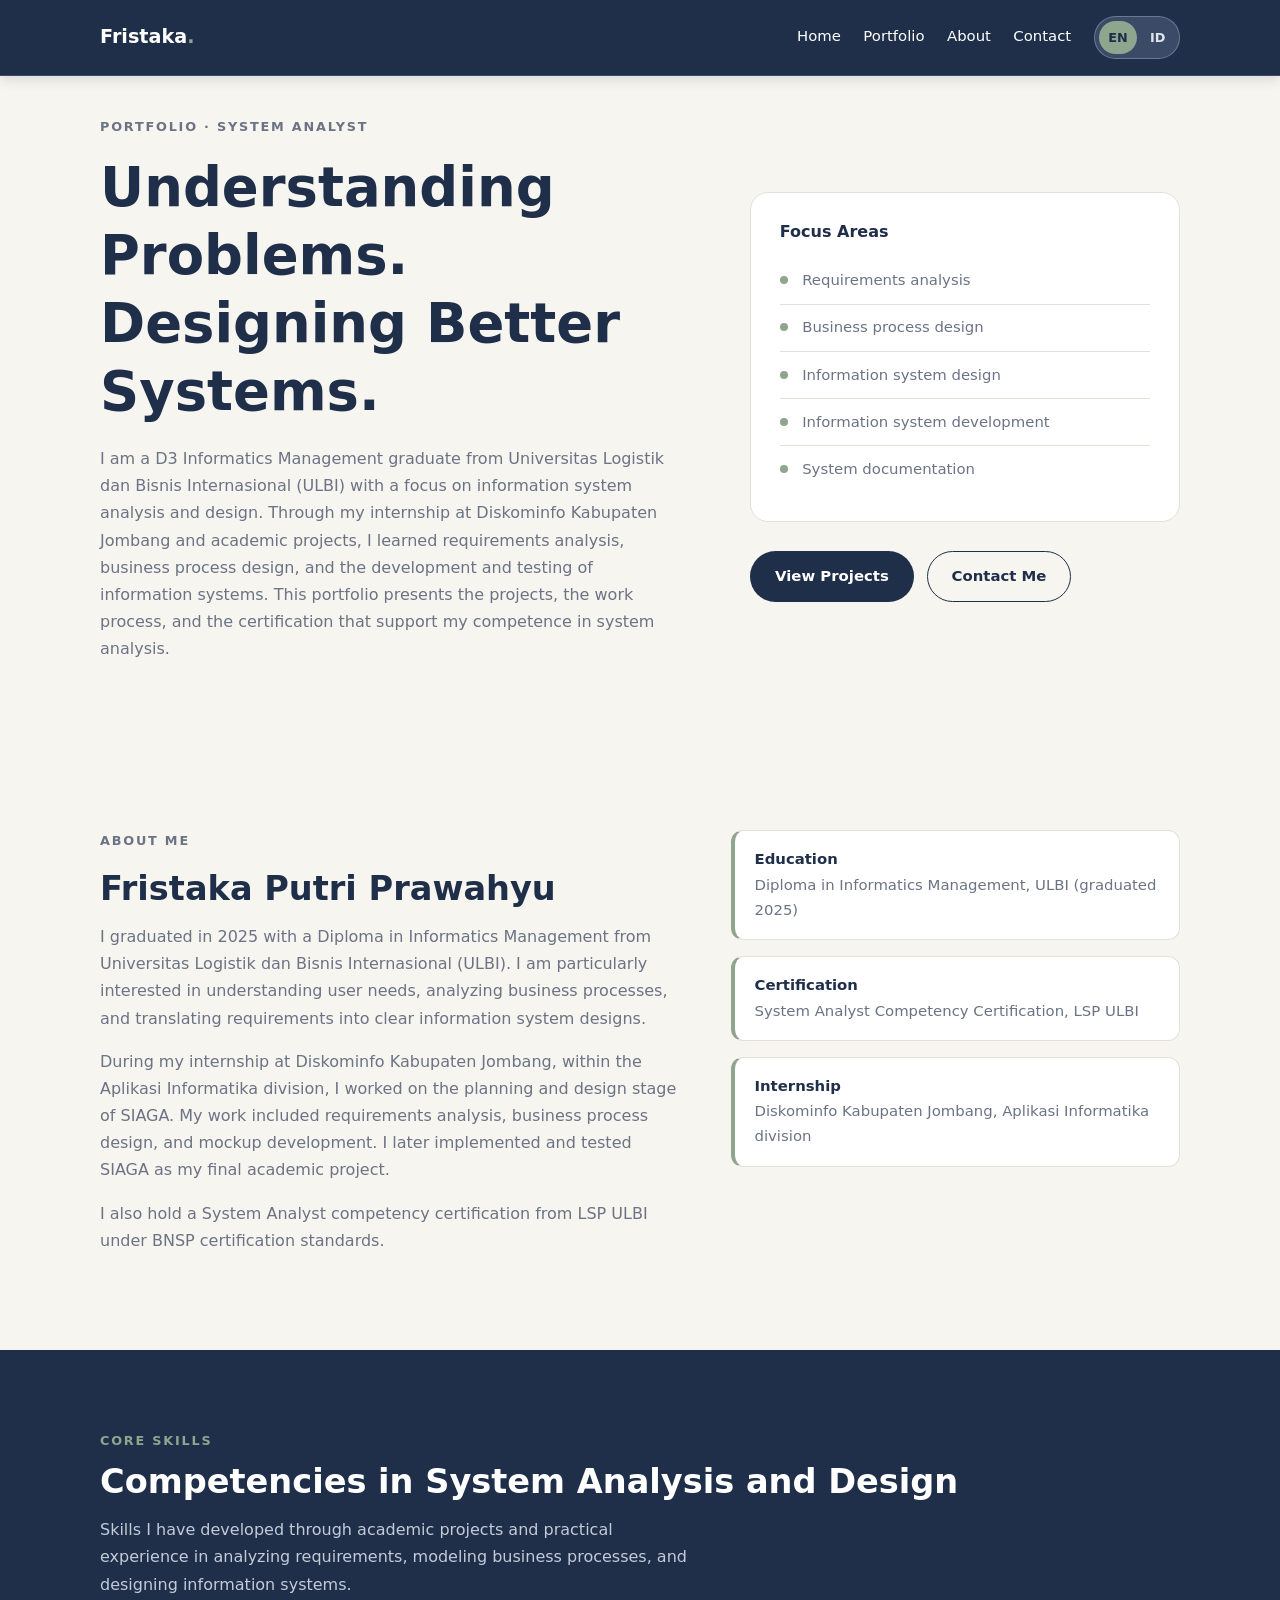
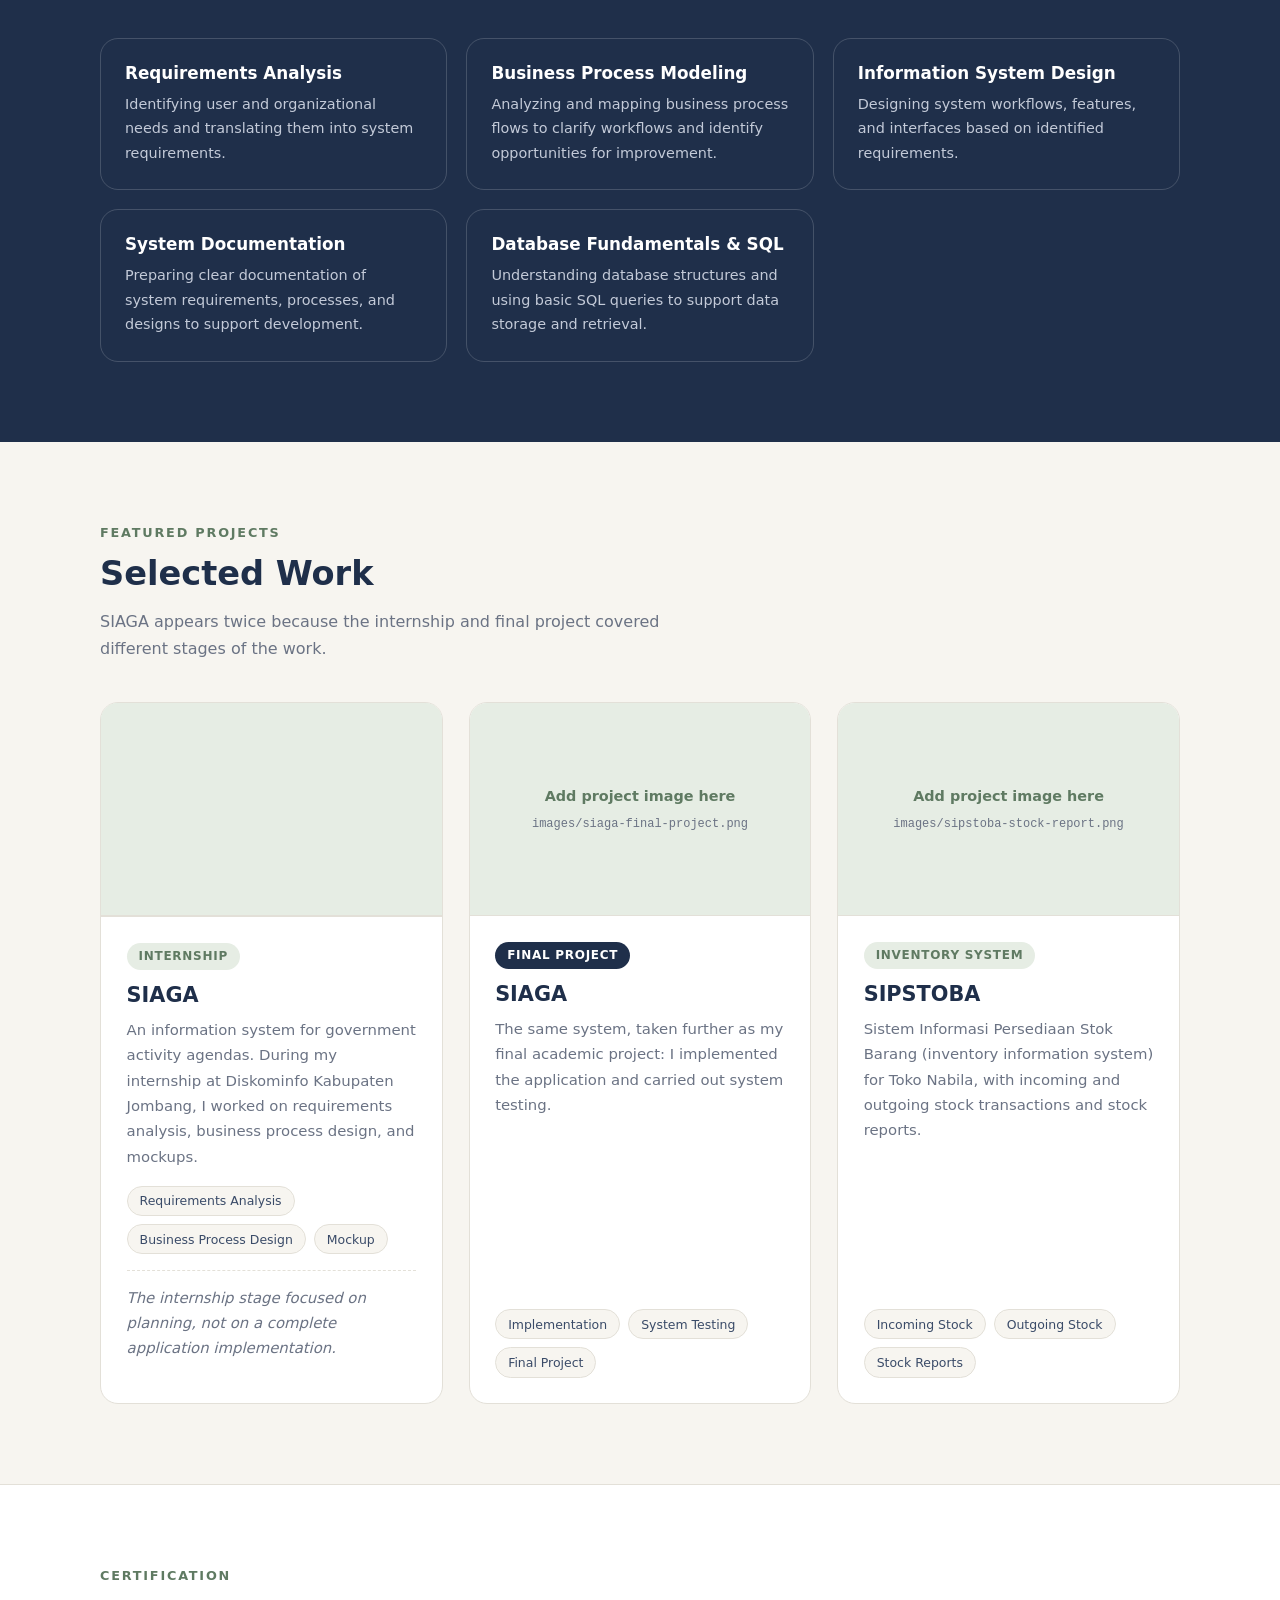
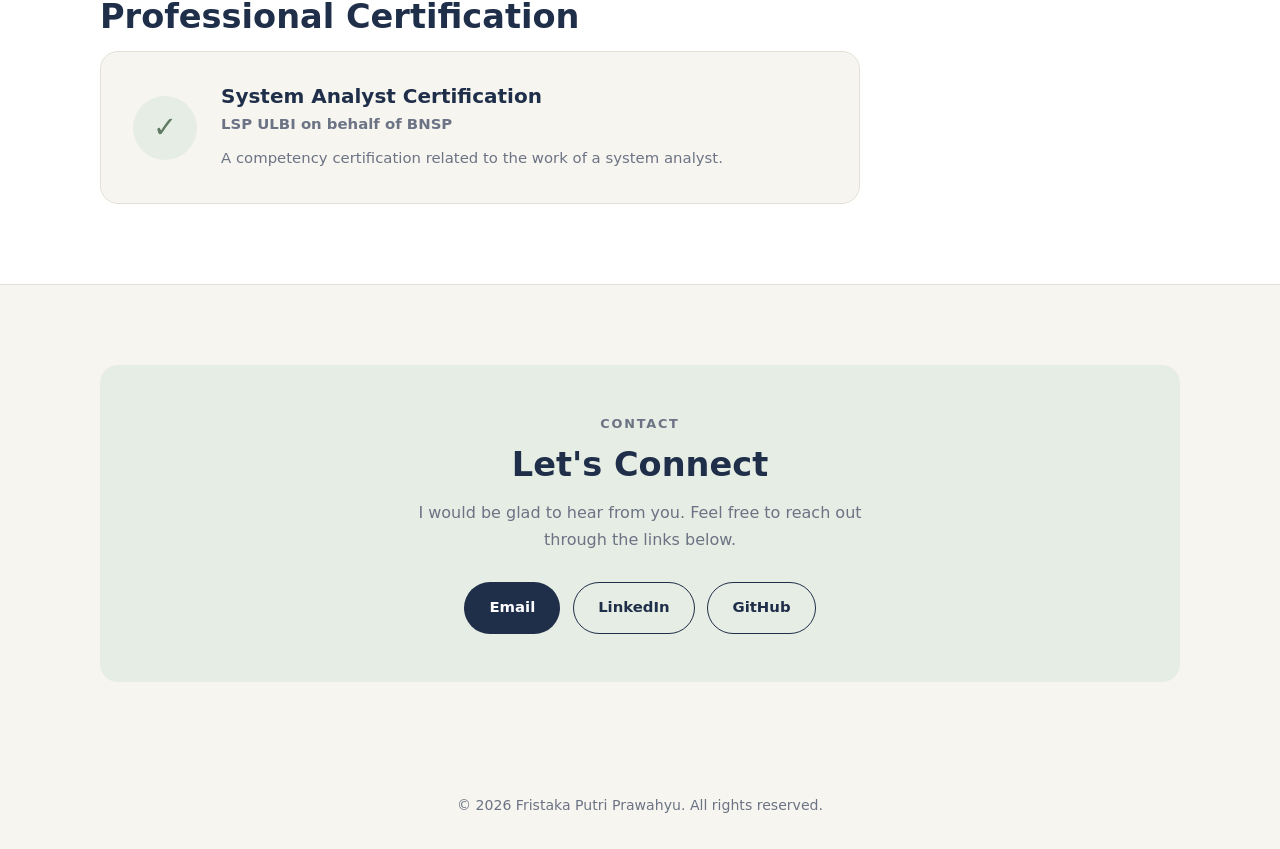
==== commit 642d7649: "Update index.html" ====
--- a/system-analyst/index.html
+++ b/system-analyst/index.html
@@ -283,12 +283,10 @@
              aria-label="View SIAGA internship project details">
 
             <div class="project-media">
-              <div class="project-placeholder">
-                <span data-en="Add project image here" data-id="Tambahkan gambar proyek di sini">Add project image here</span>
-                <code>images/siaga-business-process.png</code>
+              <div class="project-media">
+                <img src="image/siaga-class-diagram.png"
+                   alt="SIAGA internship: business process design">
               </div>
-              <img src="images/siaga-business-process.png"
-                   alt="SIAGA internship: business process design">
             </div>
 
             <div class="project-body">
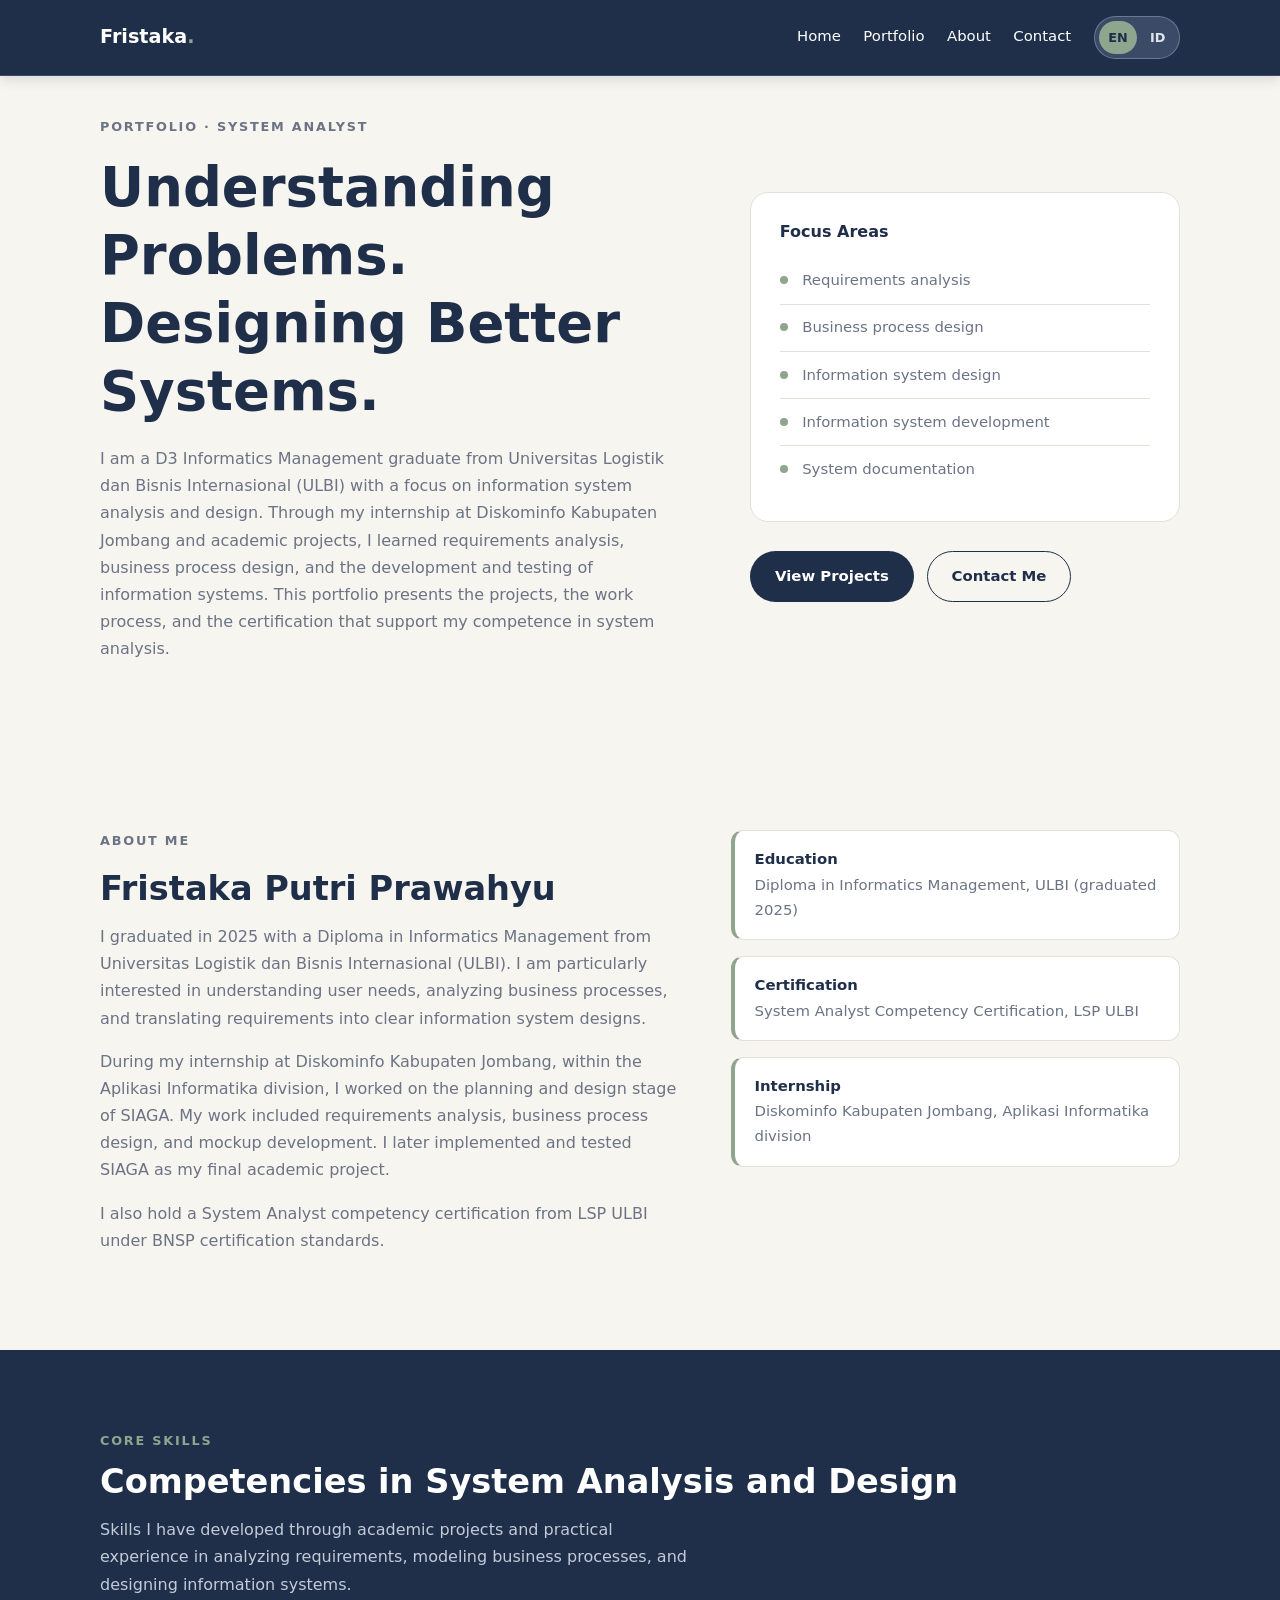
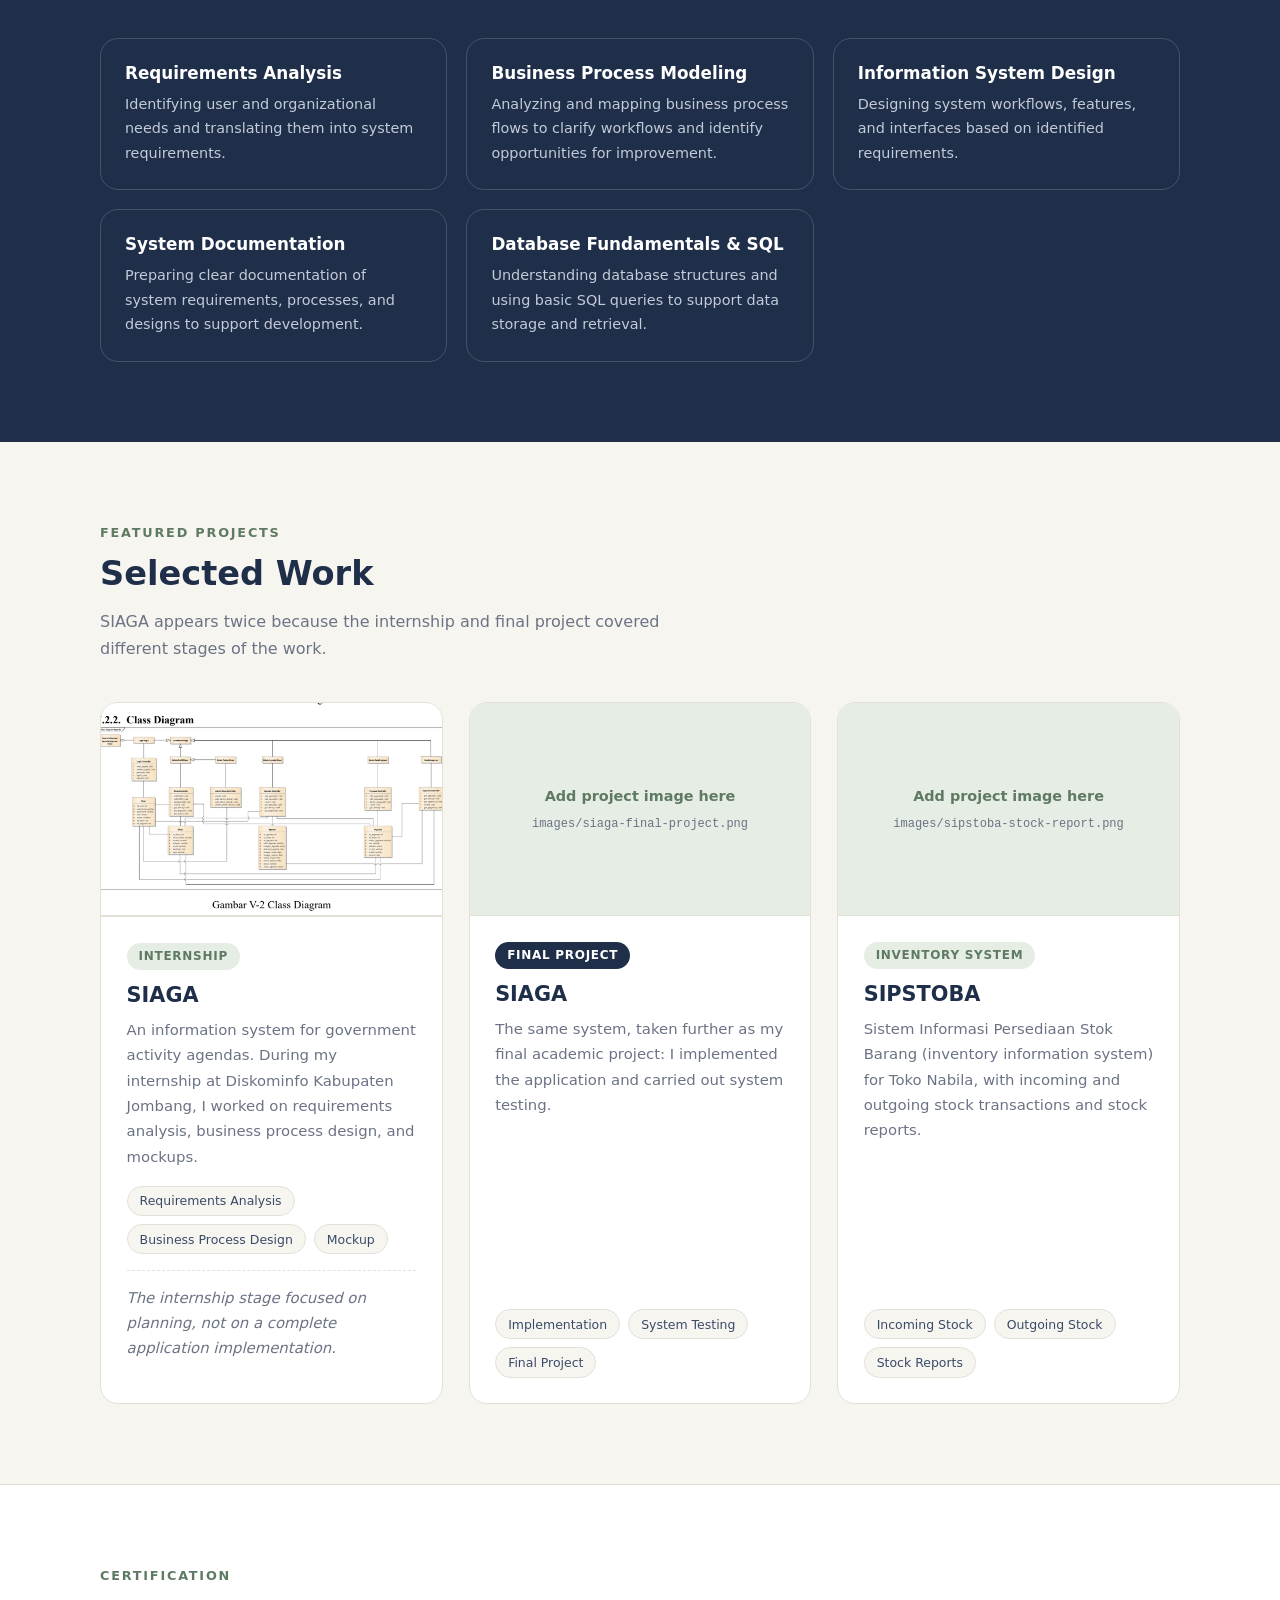
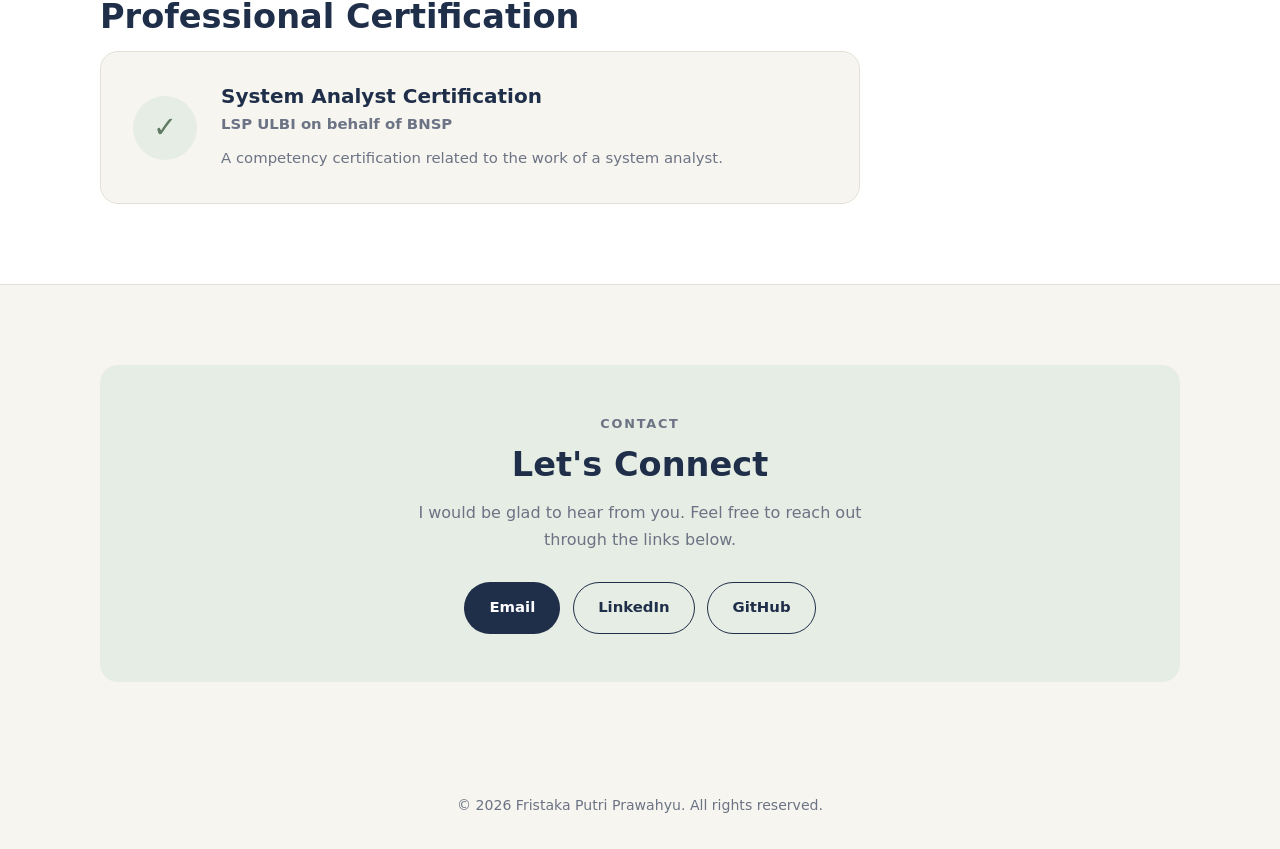
==== commit f0dff26c: "Update index.html" ====
--- a/system-analyst/index.html
+++ b/system-analyst/index.html
@@ -284,7 +284,7 @@
 
             <div class="project-media">
               <div class="project-media">
-                <img src="image/siaga-class-diagram.png"
+                <img src="../images/siaga-class-diagram.PNG"
                    alt="SIAGA internship: business process design">
               </div>
             </div>
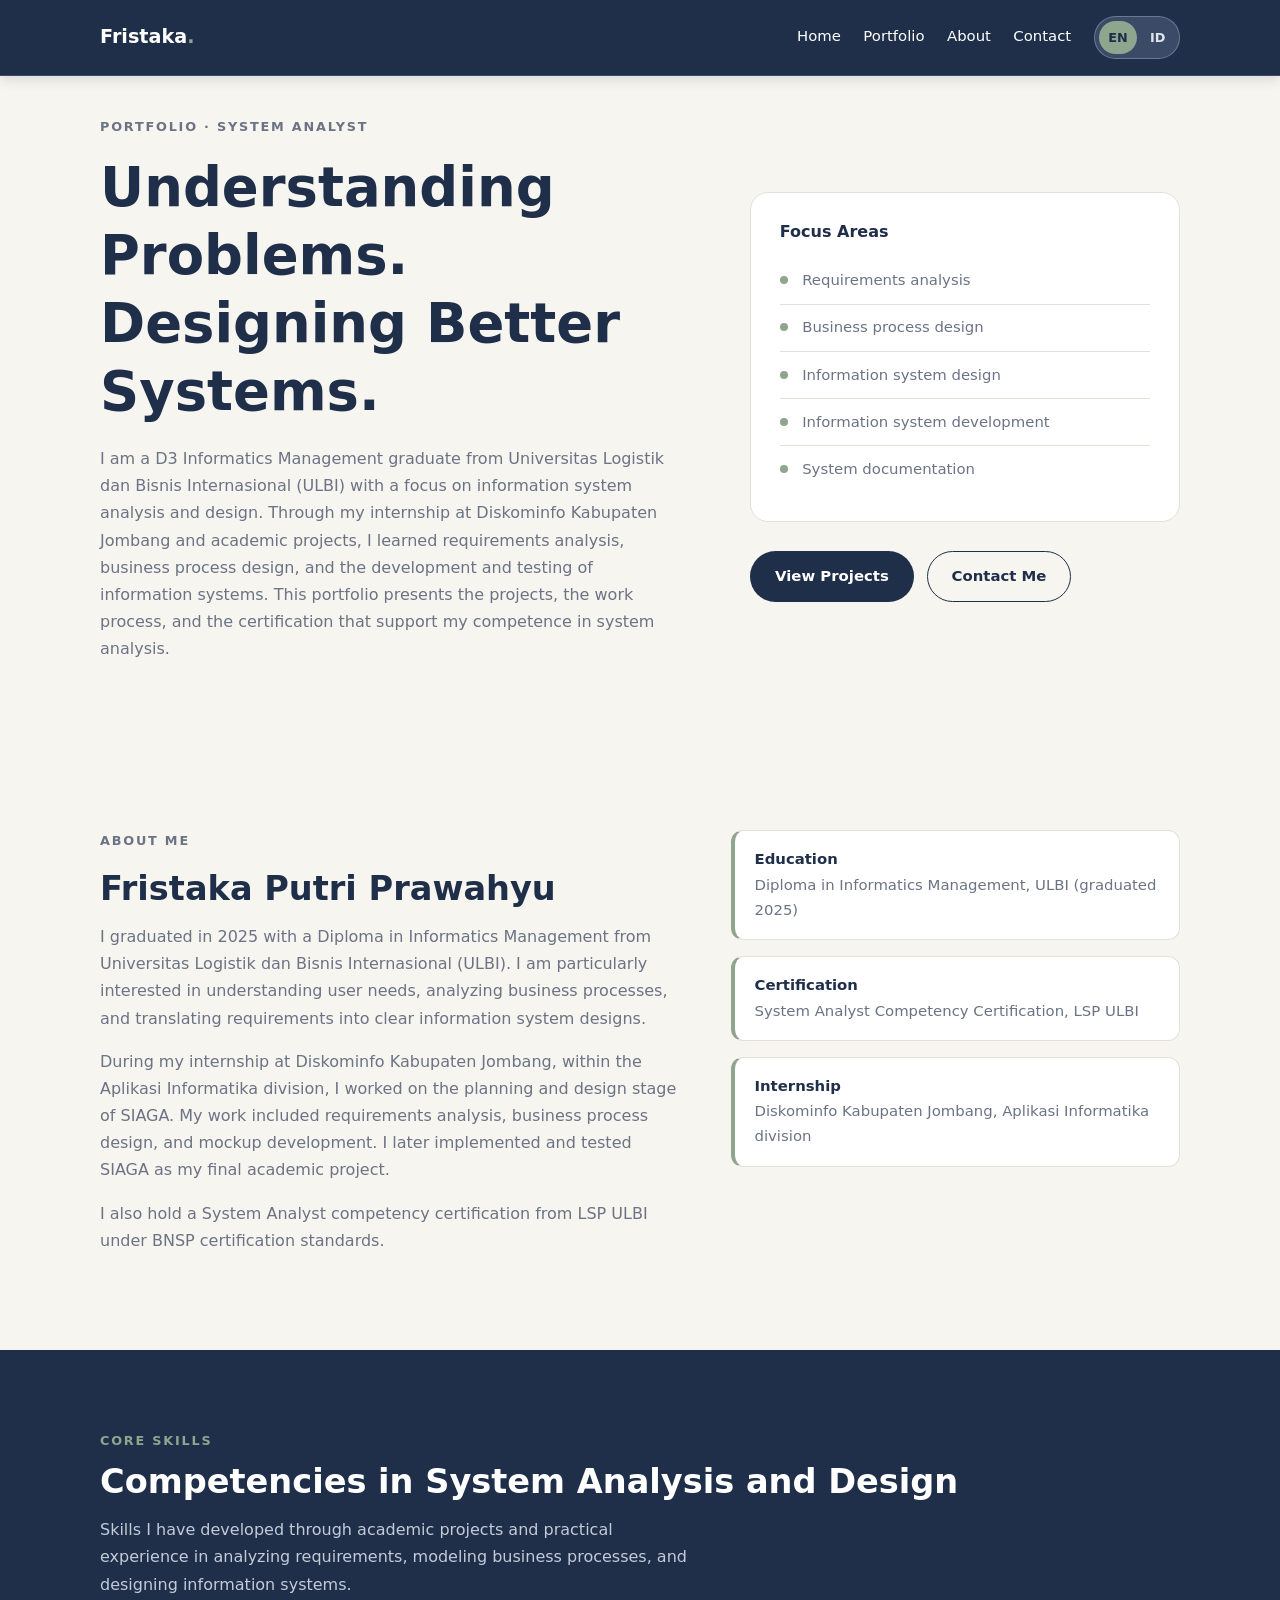
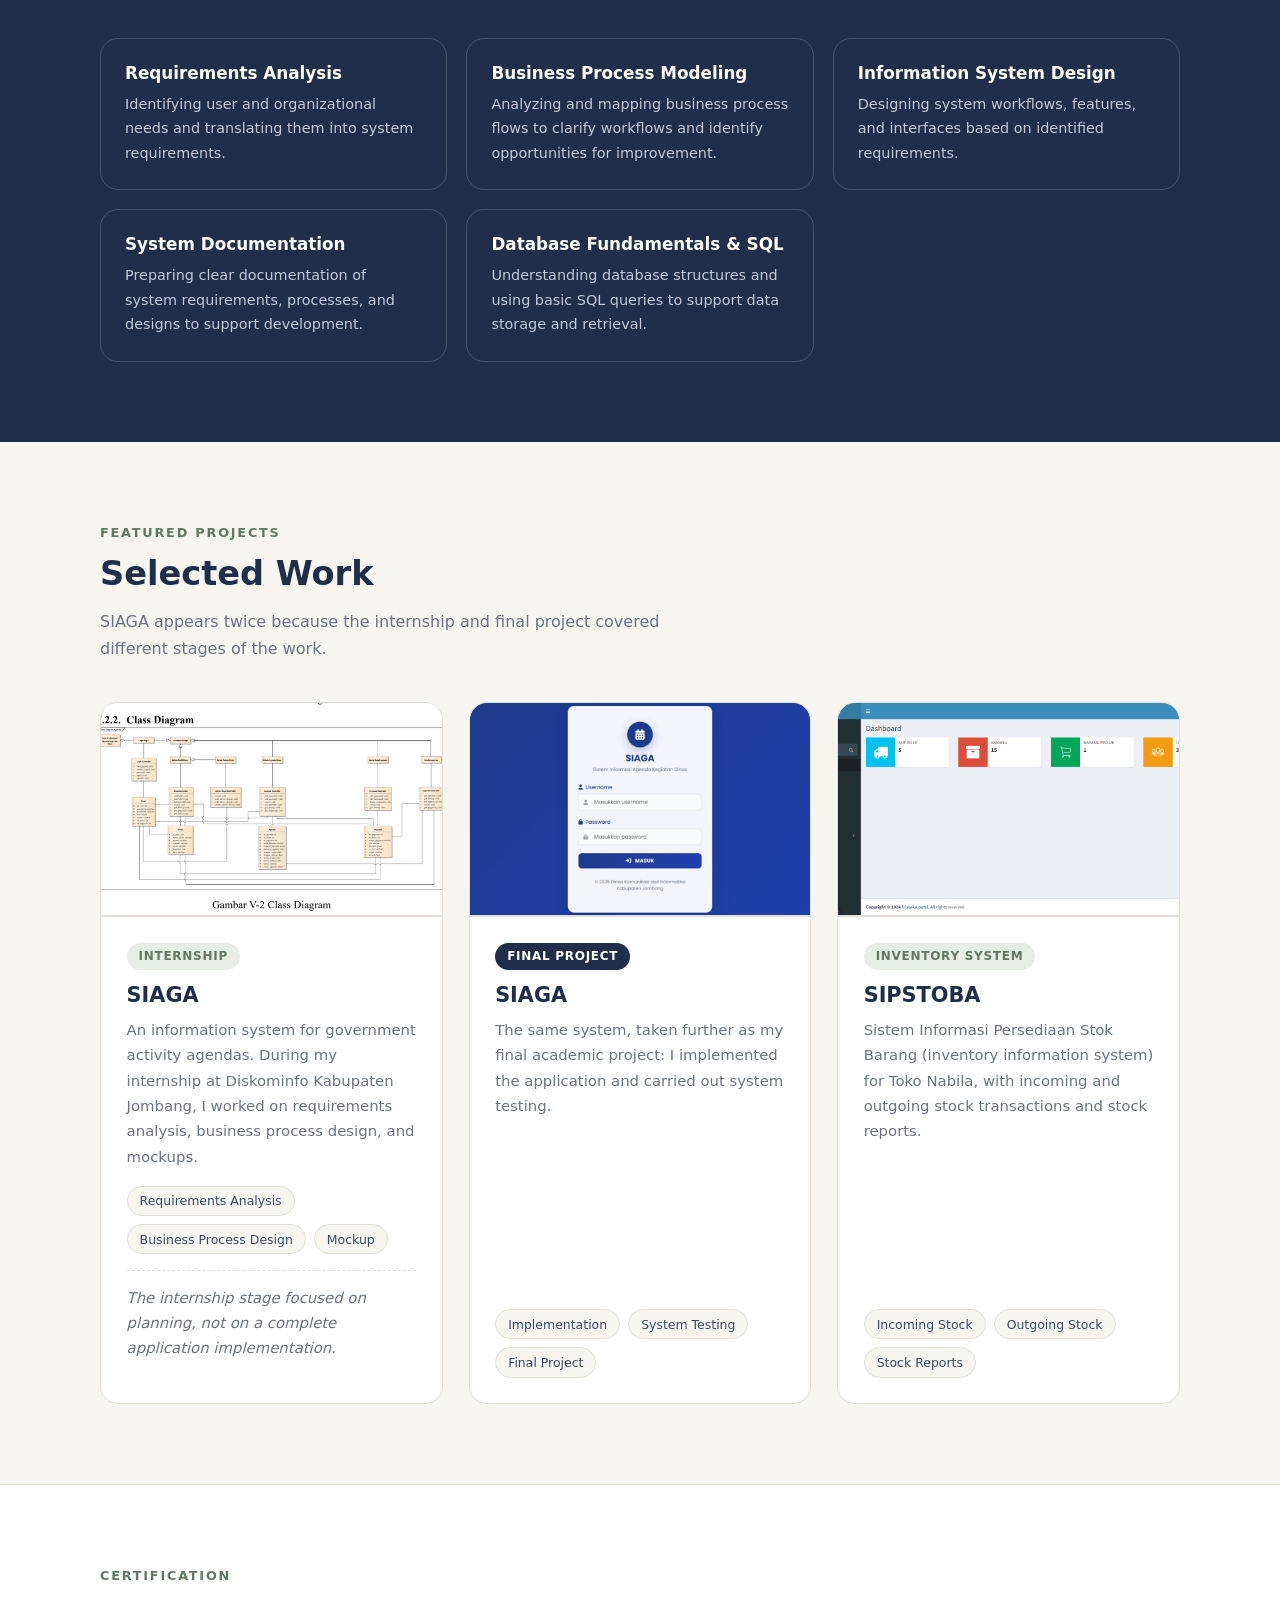
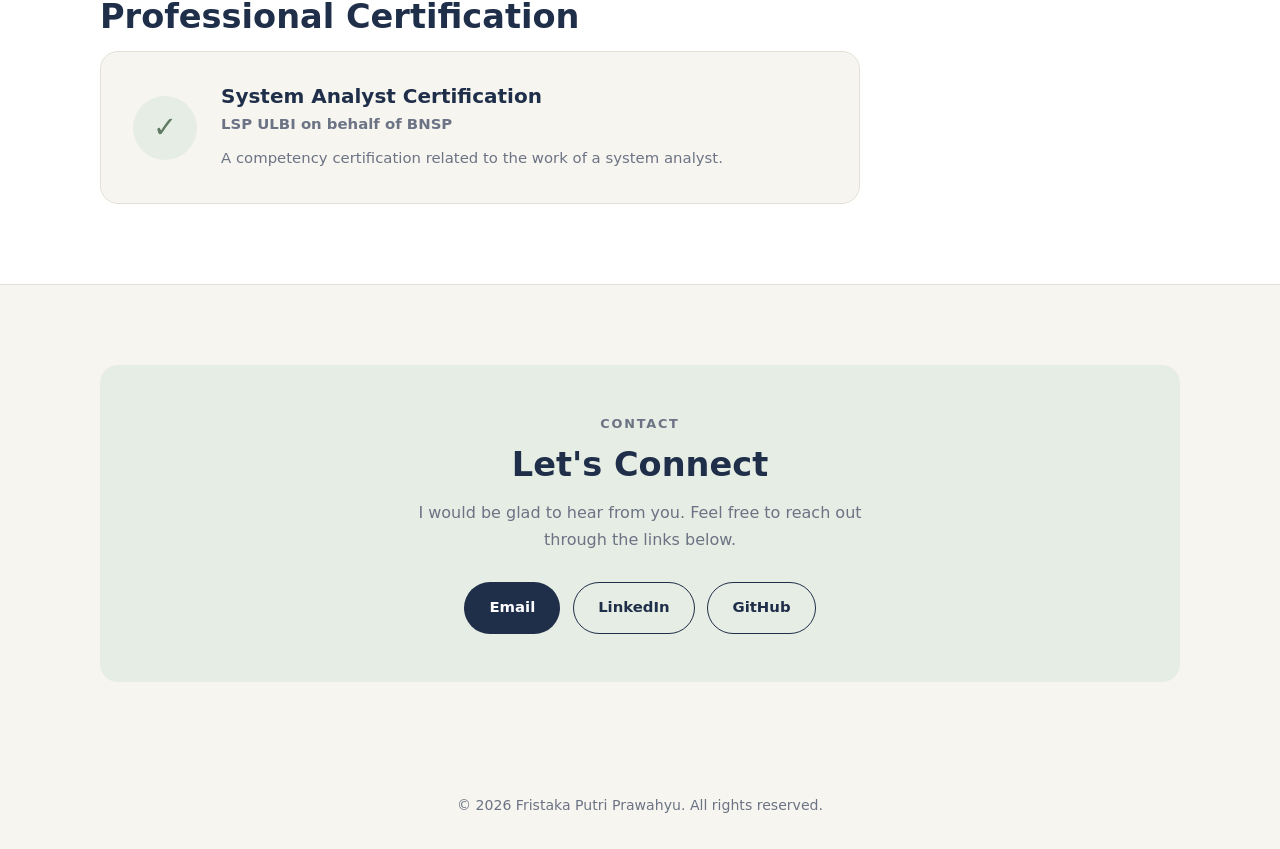
==== commit 26dceeac: "Update index.html" ====
--- a/system-analyst/index.html
+++ b/system-analyst/index.html
@@ -315,12 +315,10 @@
              aria-label="View SIAGA final project details">
 
             <div class="project-media">
-              <div class="project-placeholder">
-                <span data-en="Add project image here" data-id="Tambahkan gambar proyek di sini">Add project image here</span>
-                <code>images/siaga-final-project.png</code>
+              <div class="project-media">
+              <img src="../images/siaga-final-project.png"
+                   alt="SIAGA final project: application">
               </div>
-              <img src="images/siaga-final-project.png"
-                   alt="SIAGA final project: application">
             </div>
 
             <div class="project-body">
@@ -344,12 +342,10 @@
              aria-label="View SIPSTOBA project details">
 
             <div class="project-media">
-              <div class="project-placeholder">
-                <span data-en="Add project image here" data-id="Tambahkan gambar proyek di sini">Add project image here</span>
-                <code>images/sipstoba-stock-report.png</code>
+              <div class="project-media">
+              <img src="../images/sipstoba-stock-report.png"
+                   alt="SIPSTOBA: inventory information system">
               </div>
-              <img src="images/sipstoba-stock-report.png"
-                   alt="SIPSTOBA: inventory information system">
             </div>
 
             <div class="project-body">
